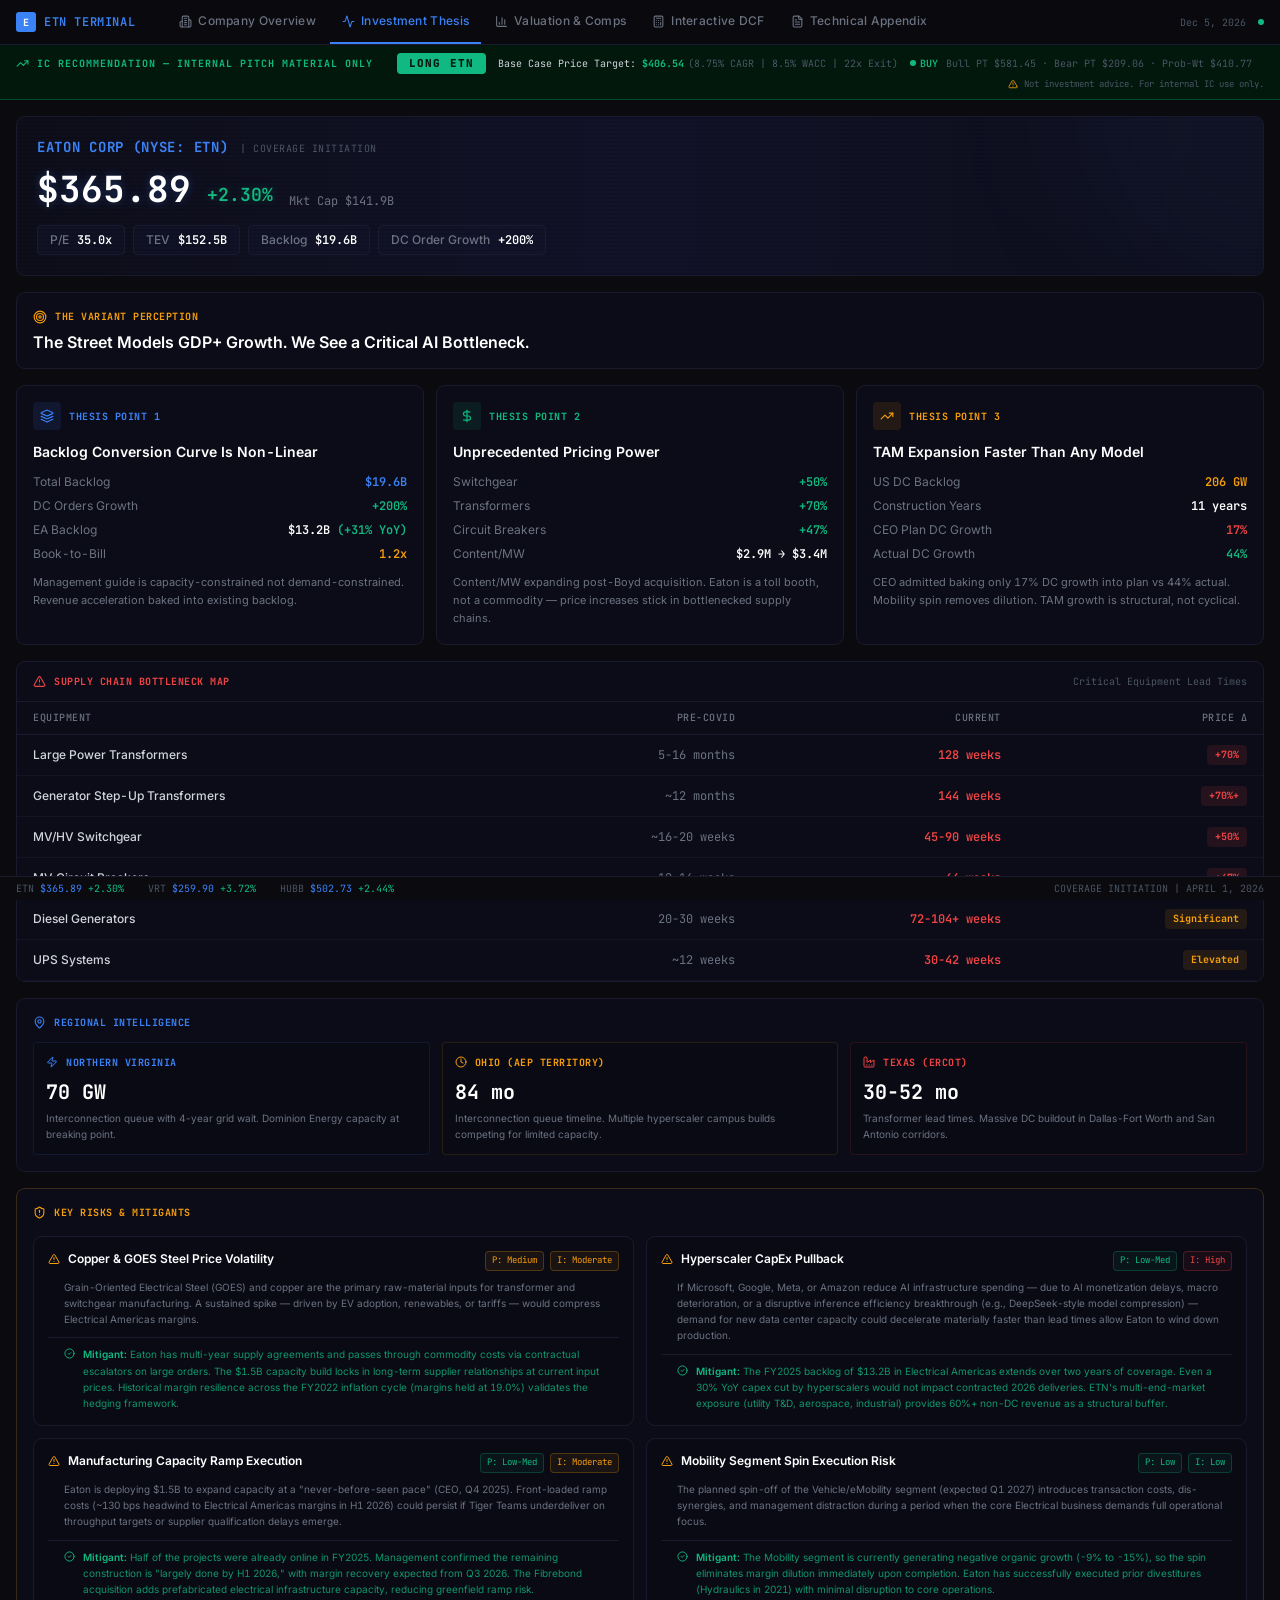
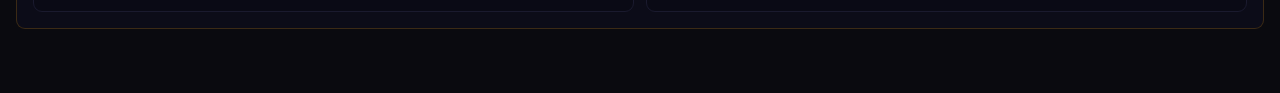
==== index.html @ e8e953e9 "Add index.html and assets folder" ====
<!DOCTYPE html>
<html lang="en" class="dark">
  <head>
    <meta charset="UTF-8" />
    <meta name="viewport" content="width=device-width, initial-scale=1.0, maximum-scale=1" />
    <title>ETN | Bloomberg-Style Research Dashboard</title>
    <link rel="icon" type="image/png" href="/favicon.png" />
    <script type="module" crossorigin src="./assets/index-DfVxvT7N.js"></script>
    <link rel="stylesheet" crossorigin href="./assets/index-DOb3NOQ2.css">
  </head>
  <body>
    <div id="root"></div>
  <script data-pplx-inline-edit>
(function(){
  if(window===window.top)return;
  function inlineAll(orig,clone){
    if(orig.nodeType!==1)return;
    try{
      var cs=getComputedStyle(orig);
      var t='';
      for(var i=0;i<cs.length;i++){t+=cs[i]+':'+cs.getPropertyValue(cs[i])+';';}
      clone.style.cssText=t;
    }catch(e){}
    var oc=orig.children,cc=clone.children;
    for(var j=0;j<oc.length&&j<cc.length;j++){inlineAll(oc[j],cc[j]);}
  }
  function stripExternal(clone){
    var imgs=clone.querySelectorAll('img');
    for(var i=0;i<imgs.length;i++){
      var s=imgs[i].getAttribute('src');
      if(s&&!s.startsWith('data:'))imgs[i].removeAttribute('src');
    }
    var all=clone.querySelectorAll('*');
    for(var i=0;i<all.length;i++){
      var st=all[i].style.cssText;
      if(st&&st.indexOf('url(')>=0){
        all[i].style.cssText=st.replace(/url\(["']?(?!data:)[^)"']*["']?\)/gi,'none');
      }
    }
  }
  window.addEventListener('message',function(e){
    if(!e.data||e.data.type!=='INLINE_EDIT_CAPTURE_REQUEST')return;
    var scrollX=window.scrollX||window.pageXOffset||0;
    var scrollY=window.scrollY||window.pageYOffset||0;
    var w=window.innerWidth,h=window.innerHeight;
    try{
      var clone=document.documentElement.cloneNode(true);
      var rm=clone.querySelectorAll('script,link[rel="stylesheet"],style');
      for(var i=0;i<rm.length;i++){rm[i].remove();}
      inlineAll(document.documentElement,clone);
      stripExternal(clone);
      var html=new XMLSerializer().serializeToString(clone);
      var svg='<svg xmlns="http://www.w3.org/2000/svg" width="'+w+'" height="'+h+'">'
        +'<foreignObject width="100%" height="100%">'
        +'<div xmlns="http://www.w3.org/1999/xhtml" style="width:'+w+'px;height:'+h+'px;overflow:hidden">'
        +'<div style="transform:translate(-'+scrollX+'px,-'+scrollY+'px);transform-origin:top left">'
        +html+'</div></div></foreignObject></svg>';
      var svgUrl='data:image/svg+xml;charset=utf-8,'+encodeURIComponent(svg);
      var img=new Image();
      img.onload=function(){
        var c=document.createElement('canvas');c.width=w;c.height=h;
        c.getContext('2d').drawImage(img,0,0);
        window.parent.postMessage({type:'INLINE_EDIT_SCREENSHOT_RESULT',dataUrl:c.toDataURL('image/png'),scrollX:scrollX,scrollY:scrollY},'*');
      };
      img.onerror=function(){
        window.parent.postMessage({type:'INLINE_EDIT_SCREENSHOT_RESULT',dataUrl:null,scrollX:scrollX,scrollY:scrollY},'*');
      };
      img.src=svgUrl;
    }catch(err){
      window.parent.postMessage({type:'INLINE_EDIT_SCREENSHOT_RESULT',dataUrl:null,scrollX:scrollX,scrollY:scrollY},'*');
    }
  });
})();
</script></body>
</html>
---- assets/index-DOb3NOQ2.css ----
@import"https://fonts.googleapis.com/css2?family=Inter:wght@300;400;500;600;700;800;900&family=JetBrains+Mono:wght@300;400;500;600;700&display=swap";*,:before,:after{--tw-border-spacing-x: 0;--tw-border-spacing-y: 0;--tw-translate-x: 0;--tw-translate-y: 0;--tw-rotate: 0;--tw-skew-x: 0;--tw-skew-y: 0;--tw-scale-x: 1;--tw-scale-y: 1;--tw-pan-x: ;--tw-pan-y: ;--tw-pinch-zoom: ;--tw-scroll-snap-strictness: proximity;--tw-gradient-from-position: ;--tw-gradient-via-position: ;--tw-gradient-to-position: ;--tw-ordinal: ;--tw-slashed-zero: ;--tw-numeric-figure: ;--tw-numeric-spacing: ;--tw-numeric-fraction: ;--tw-ring-inset: ;--tw-ring-offset-width: 0px;--tw-ring-offset-color: #fff;--tw-ring-color: rgb(59 130 246 / .5);--tw-ring-offset-shadow: 0 0 #0000;--tw-ring-shadow: 0 0 #0000;--tw-shadow: 0 0 #0000;--tw-shadow-colored: 0 0 #0000;--tw-blur: ;--tw-brightness: ;--tw-contrast: ;--tw-grayscale: ;--tw-hue-rotate: ;--tw-invert: ;--tw-saturate: ;--tw-sepia: ;--tw-drop-shadow: ;--tw-backdrop-blur: ;--tw-backdrop-brightness: ;--tw-backdrop-contrast: ;--tw-backdrop-grayscale: ;--tw-backdrop-hue-rotate: ;--tw-backdrop-invert: ;--tw-backdrop-opacity: ;--tw-backdrop-saturate: ;--tw-backdrop-sepia: ;--tw-contain-size: ;--tw-contain-layout: ;--tw-contain-paint: ;--tw-contain-style: }::backdrop{--tw-border-spacing-x: 0;--tw-border-spacing-y: 0;--tw-translate-x: 0;--tw-translate-y: 0;--tw-rotate: 0;--tw-skew-x: 0;--tw-skew-y: 0;--tw-scale-x: 1;--tw-scale-y: 1;--tw-pan-x: ;--tw-pan-y: ;--tw-pinch-zoom: ;--tw-scroll-snap-strictness: proximity;--tw-gradient-from-position: ;--tw-gradient-via-position: ;--tw-gradient-to-position: ;--tw-ordinal: ;--tw-slashed-zero: ;--tw-numeric-figure: ;--tw-numeric-spacing: ;--tw-numeric-fraction: ;--tw-ring-inset: ;--tw-ring-offset-width: 0px;--tw-ring-offset-color: #fff;--tw-ring-color: rgb(59 130 246 / .5);--tw-ring-offset-shadow: 0 0 #0000;--tw-ring-shadow: 0 0 #0000;--tw-shadow: 0 0 #0000;--tw-shadow-colored: 0 0 #0000;--tw-blur: ;--tw-brightness: ;--tw-contrast: ;--tw-grayscale: ;--tw-hue-rotate: ;--tw-invert: ;--tw-saturate: ;--tw-sepia: ;--tw-drop-shadow: ;--tw-backdrop-blur: ;--tw-backdrop-brightness: ;--tw-backdrop-contrast: ;--tw-backdrop-grayscale: ;--tw-backdrop-hue-rotate: ;--tw-backdrop-invert: ;--tw-backdrop-opacity: ;--tw-backdrop-saturate: ;--tw-backdrop-sepia: ;--tw-contain-size: ;--tw-contain-layout: ;--tw-contain-paint: ;--tw-contain-style: }*,:before,:after{box-sizing:border-box;border-width:0;border-style:solid;border-color:#e5e7eb}:before,:after{--tw-content: ""}html,:host{line-height:1.5;-webkit-text-size-adjust:100%;-moz-tab-size:4;-o-tab-size:4;tab-size:4;font-family:var(--font-sans);font-feature-settings:normal;font-variation-settings:normal;-webkit-tap-highlight-color:transparent}body{margin:0;line-height:inherit}hr{height:0;color:inherit;border-top-width:1px}abbr:where([title]){-webkit-text-decoration:underline dotted;text-decoration:underline dotted}h1,h2,h3,h4,h5,h6{font-size:inherit;font-weight:inherit}a{color:inherit;text-decoration:inherit}b,strong{font-weight:bolder}code,kbd,samp,pre{font-family:var(--font-mono);font-feature-settings:normal;font-variation-settings:normal;font-size:1em}small{font-size:80%}sub,sup{font-size:75%;line-height:0;position:relative;vertical-align:baseline}sub{bottom:-.25em}sup{top:-.5em}table{text-indent:0;border-color:inherit;border-collapse:collapse}button,input,optgroup,select,textarea{font-family:inherit;font-feature-settings:inherit;font-variation-settings:inherit;font-size:100%;font-weight:inherit;line-height:inherit;letter-spacing:inherit;color:inherit;margin:0;padding:0}button,select{text-transform:none}button,input:where([type=button]),input:where([type=reset]),input:where([type=submit]){-webkit-appearance:button;background-color:transparent;background-image:none}:-moz-focusring{outline:auto}:-moz-ui-invalid{box-shadow:none}progress{vertical-align:baseline}::-webkit-inner-spin-button,::-webkit-outer-spin-button{height:auto}[type=search]{-webkit-appearance:textfield;outline-offset:-2px}::-webkit-search-decoration{-webkit-appearance:none}::-webkit-file-upload-button{-webkit-appearance:button;font:inherit}summary{display:list-item}blockquote,dl,dd,h1,h2,h3,h4,h5,h6,hr,figure,p,pre{margin:0}fieldset{margin:0;padding:0}legend{padding:0}ol,ul,menu{list-style:none;margin:0;padding:0}dialog{padding:0}textarea{resize:vertical}input::-moz-placeholder,textarea::-moz-placeholder{opacity:1;color:#9ca3af}input::placeholder,textarea::placeholder{opacity:1;color:#9ca3af}button,[role=button]{cursor:pointer}:disabled{cursor:default}img,svg,video,canvas,audio,iframe,embed,object{display:block;vertical-align:middle}img,video{max-width:100%;height:auto}[hidden]:where(:not([hidden=until-found])){display:none}*{--tw-border-opacity: 1;border-color:hsl(var(--border) / var(--tw-border-opacity, 1))}body{--tw-bg-opacity: 1;background-color:hsl(var(--background) / var(--tw-bg-opacity, 1));font-family:var(--font-sans);--tw-text-opacity: 1;color:hsl(var(--foreground) / var(--tw-text-opacity, 1));-webkit-font-smoothing:antialiased;-moz-osx-font-smoothing:grayscale;font-variant-numeric:tabular-nums lining-nums}.sr-only{position:absolute;width:1px;height:1px;padding:0;margin:-1px;overflow:hidden;clip:rect(0,0,0,0);white-space:nowrap;border-width:0}.pointer-events-none{pointer-events:none}.pointer-events-auto{pointer-events:auto}.visible{visibility:visible}.invisible{visibility:hidden}.static{position:static}.fixed{position:fixed}.absolute{position:absolute}.relative{position:relative}.sticky{position:sticky}.inset-0{inset:0}.inset-x-0{left:0;right:0}.inset-y-0{top:0;bottom:0}.-bottom-12{bottom:-3rem}.-left-12{left:-3rem}.-right-12{right:-3rem}.-top-12{top:-3rem}.bottom-0{bottom:0}.left-0{left:0}.left-1{left:.25rem}.left-1\/2{left:50%}.left-2{left:.5rem}.left-\[50\%\]{left:50%}.right-0{right:0}.right-1{right:.25rem}.right-2{right:.5rem}.right-3{right:.75rem}.right-4{right:1rem}.top-0{top:0}.top-1\.5{top:.375rem}.top-1\/2{top:50%}.top-11{top:2.75rem}.top-2{top:.5rem}.top-3\.5{top:.875rem}.top-4{top:1rem}.top-\[1px\]{top:1px}.top-\[50\%\]{top:50%}.top-\[60\%\]{top:60%}.top-full{top:100%}.z-10{z-index:10}.z-20{z-index:20}.z-40{z-index:40}.z-50{z-index:50}.z-\[100\]{z-index:100}.z-\[1\]{z-index:1}.-mx-1{margin-left:-.25rem;margin-right:-.25rem}.mx-2{margin-left:.5rem;margin-right:.5rem}.mx-3\.5{margin-left:.875rem;margin-right:.875rem}.mx-4{margin-left:1rem;margin-right:1rem}.mx-auto{margin-left:auto;margin-right:auto}.my-0\.5{margin-top:.125rem;margin-bottom:.125rem}.my-1{margin-top:.25rem;margin-bottom:.25rem}.my-2\.5{margin-top:.625rem;margin-bottom:.625rem}.-ml-4{margin-left:-1rem}.-mt-4{margin-top:-1rem}.mb-0{margin-bottom:0}.mb-0\.5{margin-bottom:.125rem}.mb-1{margin-bottom:.25rem}.mb-1\.5{margin-bottom:.375rem}.mb-2{margin-bottom:.5rem}.mb-2\.5{margin-bottom:.625rem}.mb-3{margin-bottom:.75rem}.mb-4{margin-bottom:1rem}.ml-1{margin-left:.25rem}.ml-auto{margin-left:auto}.mr-2{margin-right:.5rem}.mr-8{margin-right:2rem}.mt-0\.5{margin-top:.125rem}.mt-1\.5{margin-top:.375rem}.mt-2{margin-top:.5rem}.mt-2\.5{margin-top:.625rem}.mt-24{margin-top:6rem}.mt-3{margin-top:.75rem}.mt-4{margin-top:1rem}.mt-auto{margin-top:auto}.block{display:block}.inline-block{display:inline-block}.flex{display:flex}.inline-flex{display:inline-flex}.table{display:table}.grid{display:grid}.hidden{display:none}.aspect-square{aspect-ratio:1 / 1}.aspect-video{aspect-ratio:16 / 9}.size-4{width:1rem;height:1rem}.h-0\.5{height:.125rem}.h-1{height:.25rem}.h-1\.5{height:.375rem}.h-10{height:2.5rem}.h-11{height:2.75rem}.h-12{height:3rem}.h-14{height:3.5rem}.h-2{height:.5rem}.h-2\.5{height:.625rem}.h-3{height:.75rem}.h-3\.5{height:.875rem}.h-4{height:1rem}.h-5{height:1.25rem}.h-6{height:1.5rem}.h-7{height:1.75rem}.h-8{height:2rem}.h-9{height:2.25rem}.h-96{height:24rem}.h-\[1px\]{height:1px}.h-\[var\(--radix-navigation-menu-viewport-height\)\]{height:var(--radix-navigation-menu-viewport-height)}.h-\[var\(--radix-select-trigger-height\)\]{height:var(--radix-select-trigger-height)}.h-auto{height:auto}.h-full{height:100%}.h-px{height:1px}.h-svh{height:100svh}.max-h-64{max-height:16rem}.max-h-\[--radix-context-menu-content-available-height\]{max-height:var(--radix-context-menu-content-available-height)}.max-h-\[--radix-select-content-available-height\]{max-height:var(--radix-select-content-available-height)}.max-h-\[300px\]{max-height:300px}.max-h-\[var\(--radix-dropdown-menu-content-available-height\)\]{max-height:var(--radix-dropdown-menu-content-available-height)}.max-h-screen{max-height:100vh}.min-h-0{min-height:0px}.min-h-10{min-height:2.5rem}.min-h-8{min-height:2rem}.min-h-9{min-height:2.25rem}.min-h-\[80px\]{min-height:80px}.min-h-screen{min-height:100vh}.min-h-svh{min-height:100svh}.w-0{width:0px}.w-1{width:.25rem}.w-1\.5{width:.375rem}.w-10{width:2.5rem}.w-11{width:2.75rem}.w-14{width:3.5rem}.w-2{width:.5rem}.w-2\.5{width:.625rem}.w-3{width:.75rem}.w-3\.5{width:.875rem}.w-3\/4{width:75%}.w-4{width:1rem}.w-5{width:1.25rem}.w-6{width:1.5rem}.w-64{width:16rem}.w-7{width:1.75rem}.w-72{width:18rem}.w-8{width:2rem}.w-9{width:2.25rem}.w-96{width:24rem}.w-\[100px\]{width:100px}.w-\[1px\]{width:1px}.w-\[220px\]{width:220px}.w-\[var\(--sidebar-width\)\]{width:var(--sidebar-width)}.w-auto{width:auto}.w-full{width:100%}.w-max{width:-moz-max-content;width:max-content}.w-px{width:1px}.min-w-0{min-width:0px}.min-w-10{min-width:2.5rem}.min-w-11{min-width:2.75rem}.min-w-5{min-width:1.25rem}.min-w-9{min-width:2.25rem}.min-w-\[100px\]{min-width:100px}.min-w-\[1100px\]{min-width:1100px}.min-w-\[110px\]{min-width:110px}.min-w-\[120px\]{min-width:120px}.min-w-\[12rem\]{min-width:12rem}.min-w-\[160px\]{min-width:160px}.min-w-\[220px\]{min-width:220px}.min-w-\[500px\]{min-width:500px}.min-w-\[640px\]{min-width:640px}.min-w-\[680px\]{min-width:680px}.min-w-\[700px\]{min-width:700px}.min-w-\[80px\]{min-width:80px}.min-w-\[8rem\]{min-width:8rem}.min-w-\[90px\]{min-width:90px}.min-w-\[var\(--radix-select-trigger-width\)\]{min-width:var(--radix-select-trigger-width)}.min-w-max{min-width:-moz-max-content;min-width:max-content}.max-w-\[1600px\]{max-width:1600px}.max-w-\[var\(--skeleton-width\)\]{max-width:var(--skeleton-width)}.max-w-lg{max-width:32rem}.max-w-max{max-width:-moz-max-content;max-width:max-content}.max-w-md{max-width:28rem}.flex-1{flex:1 1 0%}.shrink-0{flex-shrink:0}.grow{flex-grow:1}.grow-0{flex-grow:0}.basis-full{flex-basis:100%}.caption-bottom{caption-side:bottom}.border-collapse{border-collapse:collapse}.origin-\[--radix-context-menu-content-transform-origin\]{transform-origin:var(--radix-context-menu-content-transform-origin)}.origin-\[--radix-dropdown-menu-content-transform-origin\]{transform-origin:var(--radix-dropdown-menu-content-transform-origin)}.origin-\[--radix-hover-card-content-transform-origin\]{transform-origin:var(--radix-hover-card-content-transform-origin)}.origin-\[--radix-menubar-content-transform-origin\]{transform-origin:var(--radix-menubar-content-transform-origin)}.origin-\[--radix-popover-content-transform-origin\]{transform-origin:var(--radix-popover-content-transform-origin)}.origin-\[--radix-select-content-transform-origin\]{transform-origin:var(--radix-select-content-transform-origin)}.origin-\[--radix-tooltip-content-transform-origin\]{transform-origin:var(--radix-tooltip-content-transform-origin)}.-translate-x-1\/2{--tw-translate-x: -50%;transform:translate(var(--tw-translate-x),var(--tw-translate-y)) rotate(var(--tw-rotate)) skew(var(--tw-skew-x)) skewY(var(--tw-skew-y)) scaleX(var(--tw-scale-x)) scaleY(var(--tw-scale-y))}.-translate-x-px{--tw-translate-x: -1px;transform:translate(var(--tw-translate-x),var(--tw-translate-y)) rotate(var(--tw-rotate)) skew(var(--tw-skew-x)) skewY(var(--tw-skew-y)) scaleX(var(--tw-scale-x)) scaleY(var(--tw-scale-y))}.-translate-y-1\/2{--tw-translate-y: -50%;transform:translate(var(--tw-translate-x),var(--tw-translate-y)) rotate(var(--tw-rotate)) skew(var(--tw-skew-x)) skewY(var(--tw-skew-y)) scaleX(var(--tw-scale-x)) scaleY(var(--tw-scale-y))}.translate-x-1\/2{--tw-translate-x: 50%;transform:translate(var(--tw-translate-x),var(--tw-translate-y)) rotate(var(--tw-rotate)) skew(var(--tw-skew-x)) skewY(var(--tw-skew-y)) scaleX(var(--tw-scale-x)) scaleY(var(--tw-scale-y))}.translate-x-\[-50\%\]{--tw-translate-x: -50%;transform:translate(var(--tw-translate-x),var(--tw-translate-y)) rotate(var(--tw-rotate)) skew(var(--tw-skew-x)) skewY(var(--tw-skew-y)) scaleX(var(--tw-scale-x)) scaleY(var(--tw-scale-y))}.translate-x-px{--tw-translate-x: 1px;transform:translate(var(--tw-translate-x),var(--tw-translate-y)) rotate(var(--tw-rotate)) skew(var(--tw-skew-x)) skewY(var(--tw-skew-y)) scaleX(var(--tw-scale-x)) scaleY(var(--tw-scale-y))}.translate-y-\[-50\%\]{--tw-translate-y: -50%;transform:translate(var(--tw-translate-x),var(--tw-translate-y)) rotate(var(--tw-rotate)) skew(var(--tw-skew-x)) skewY(var(--tw-skew-y)) scaleX(var(--tw-scale-x)) scaleY(var(--tw-scale-y))}.rotate-45{--tw-rotate: 45deg;transform:translate(var(--tw-translate-x),var(--tw-translate-y)) rotate(var(--tw-rotate)) skew(var(--tw-skew-x)) skewY(var(--tw-skew-y)) scaleX(var(--tw-scale-x)) scaleY(var(--tw-scale-y))}.rotate-90{--tw-rotate: 90deg;transform:translate(var(--tw-translate-x),var(--tw-translate-y)) rotate(var(--tw-rotate)) skew(var(--tw-skew-x)) skewY(var(--tw-skew-y)) scaleX(var(--tw-scale-x)) scaleY(var(--tw-scale-y))}.transform{transform:translate(var(--tw-translate-x),var(--tw-translate-y)) rotate(var(--tw-rotate)) skew(var(--tw-skew-x)) skewY(var(--tw-skew-y)) scaleX(var(--tw-scale-x)) scaleY(var(--tw-scale-y))}@keyframes pulse{50%{opacity:.5}}.animate-pulse{animation:pulse 2s cubic-bezier(.4,0,.6,1) infinite}.cursor-default{cursor:default}.cursor-pointer{cursor:pointer}.touch-none{touch-action:none}.select-none{-webkit-user-select:none;-moz-user-select:none;user-select:none}.list-none{list-style-type:none}.grid-cols-1{grid-template-columns:repeat(1,minmax(0,1fr))}.grid-cols-2{grid-template-columns:repeat(2,minmax(0,1fr))}.flex-row{flex-direction:row}.flex-col{flex-direction:column}.flex-col-reverse{flex-direction:column-reverse}.flex-wrap{flex-wrap:wrap}.items-start{align-items:flex-start}.items-end{align-items:flex-end}.items-center{align-items:center}.items-baseline{align-items:baseline}.items-stretch{align-items:stretch}.justify-center{justify-content:center}.justify-between{justify-content:space-between}.gap-0{gap:0px}.gap-0\.5{gap:.125rem}.gap-1{gap:.25rem}.gap-1\.5{gap:.375rem}.gap-2{gap:.5rem}.gap-2\.5{gap:.625rem}.gap-3{gap:.75rem}.gap-4{gap:1rem}.gap-5{gap:1.25rem}.gap-6{gap:1.5rem}.gap-x-6{-moz-column-gap:1.5rem;column-gap:1.5rem}.gap-x-8{-moz-column-gap:2rem;column-gap:2rem}.gap-y-1{row-gap:.25rem}.space-x-1>:not([hidden])~:not([hidden]){--tw-space-x-reverse: 0;margin-right:calc(.25rem * var(--tw-space-x-reverse));margin-left:calc(.25rem * calc(1 - var(--tw-space-x-reverse)))}.space-x-4>:not([hidden])~:not([hidden]){--tw-space-x-reverse: 0;margin-right:calc(1rem * var(--tw-space-x-reverse));margin-left:calc(1rem * calc(1 - var(--tw-space-x-reverse)))}.space-y-0>:not([hidden])~:not([hidden]){--tw-space-y-reverse: 0;margin-top:calc(0px * calc(1 - var(--tw-space-y-reverse)));margin-bottom:calc(0px * var(--tw-space-y-reverse))}.space-y-1>:not([hidden])~:not([hidden]){--tw-space-y-reverse: 0;margin-top:calc(.25rem * calc(1 - var(--tw-space-y-reverse)));margin-bottom:calc(.25rem * var(--tw-space-y-reverse))}.space-y-1\.5>:not([hidden])~:not([hidden]){--tw-space-y-reverse: 0;margin-top:calc(.375rem * calc(1 - var(--tw-space-y-reverse)));margin-bottom:calc(.375rem * var(--tw-space-y-reverse))}.space-y-2>:not([hidden])~:not([hidden]){--tw-space-y-reverse: 0;margin-top:calc(.5rem * calc(1 - var(--tw-space-y-reverse)));margin-bottom:calc(.5rem * var(--tw-space-y-reverse))}.space-y-2\.5>:not([hidden])~:not([hidden]){--tw-space-y-reverse: 0;margin-top:calc(.625rem * calc(1 - var(--tw-space-y-reverse)));margin-bottom:calc(.625rem * var(--tw-space-y-reverse))}.space-y-4>:not([hidden])~:not([hidden]){--tw-space-y-reverse: 0;margin-top:calc(1rem * calc(1 - var(--tw-space-y-reverse)));margin-bottom:calc(1rem * var(--tw-space-y-reverse))}.overflow-auto{overflow:auto}.overflow-hidden{overflow:hidden}.overflow-x-auto{overflow-x:auto}.overflow-y-auto{overflow-y:auto}.overflow-x-hidden{overflow-x:hidden}.truncate{overflow:hidden;text-overflow:ellipsis;white-space:nowrap}.whitespace-nowrap{white-space:nowrap}.break-words{overflow-wrap:break-word}.rounded{border-radius:.25rem}.rounded-\[2px\]{border-radius:2px}.rounded-\[inherit\]{border-radius:inherit}.rounded-full{border-radius:9999px}.rounded-lg{border-radius:.5625rem}.rounded-md{border-radius:.375rem}.rounded-sm{border-radius:.1875rem}.rounded-xl{border-radius:.75rem}.rounded-b-lg{border-bottom-right-radius:.5625rem;border-bottom-left-radius:.5625rem}.rounded-t-\[10px\]{border-top-left-radius:10px;border-top-right-radius:10px}.rounded-t-lg{border-top-left-radius:.5625rem;border-top-right-radius:.5625rem}.rounded-tl-sm{border-top-left-radius:.1875rem}.border{border-width:1px}.border-2{border-width:2px}.border-\[1\.5px\]{border-width:1.5px}.border-y{border-top-width:1px;border-bottom-width:1px}.border-b{border-bottom-width:1px}.border-b-2{border-bottom-width:2px}.border-l{border-left-width:1px}.border-l-2{border-left-width:2px}.border-r{border-right-width:1px}.border-t{border-top-width:1px}.border-t-0{border-top-width:0px}.border-t-2{border-top-width:2px}.border-dashed{border-style:dashed}.border-\[\#10b981\]\/20{border-color:#10b98133}.border-\[\#10b981\]\/30{border-color:#10b9814d}.border-\[\#1a1a2e\]{--tw-border-opacity: 1;border-color:rgb(26 26 46 / var(--tw-border-opacity, 1))}.border-\[\#1a1a2e\]\/40{border-color:#1a1a2e66}.border-\[\#1a1a2e\]\/50{border-color:#1a1a2e80}.border-\[\#1e1e35\]{--tw-border-opacity: 1;border-color:rgb(30 30 53 / var(--tw-border-opacity, 1))}.border-\[\#1e1e35\]\/40{border-color:#1e1e3566}.border-\[\#2a2a3e\]{--tw-border-opacity: 1;border-color:rgb(42 42 62 / var(--tw-border-opacity, 1))}.border-\[\#3b82f6\]{--tw-border-opacity: 1;border-color:rgb(59 130 246 / var(--tw-border-opacity, 1))}.border-\[\#3b82f6\]\/20{border-color:#3b82f633}.border-\[\#3b82f6\]\/30{border-color:#3b82f64d}.border-\[\#3b82f6\]\/50{border-color:#3b82f680}.border-\[\#ef4444\]\/20{border-color:#ef444433}.border-\[\#f59e0b\]\/20{border-color:#f59e0b33}.border-\[--color-border\]{border-color:var(--color-border)}.border-border\/50{border-color:hsl(var(--border) / .5)}.border-card-border{--tw-border-opacity: 1;border-color:hsl(var(--card-border) / var(--tw-border-opacity, 1))}.border-destructive{--tw-border-opacity: 1;border-color:hsl(var(--destructive) / var(--tw-border-opacity, 1))}.border-destructive-border{border-color:var(--destructive-border)}.border-destructive\/50{border-color:hsl(var(--destructive) / .5)}.border-input{--tw-border-opacity: 1;border-color:hsl(var(--input) / var(--tw-border-opacity, 1))}.border-primary{--tw-border-opacity: 1;border-color:hsl(var(--primary) / var(--tw-border-opacity, 1))}.border-primary-border{border-color:var(--primary-border)}.border-secondary-border{border-color:var(--secondary-border)}.border-sidebar-border{--tw-border-opacity: 1;border-color:hsl(var(--sidebar-border) / var(--tw-border-opacity, 1))}.border-transparent{border-color:transparent}.border-l-transparent{border-left-color:transparent}.border-t-transparent{border-top-color:transparent}.bg-\[\#031a0e\]\/95{background-color:#031a0ef2}.bg-\[\#080814\]{--tw-bg-opacity: 1;background-color:rgb(8 8 20 / var(--tw-bg-opacity, 1))}.bg-\[\#0a0a0f\]{--tw-bg-opacity: 1;background-color:rgb(10 10 15 / var(--tw-bg-opacity, 1))}.bg-\[\#0a0a0f\]\/95{background-color:#0a0a0ff2}.bg-\[\#0a0a14\]{--tw-bg-opacity: 1;background-color:rgb(10 10 20 / var(--tw-bg-opacity, 1))}.bg-\[\#0a0a15\]{--tw-bg-opacity: 1;background-color:rgb(10 10 21 / var(--tw-bg-opacity, 1))}.bg-\[\#0a0a18\]{--tw-bg-opacity: 1;background-color:rgb(10 10 24 / var(--tw-bg-opacity, 1))}.bg-\[\#0c0c18\]{--tw-bg-opacity: 1;background-color:rgb(12 12 24 / var(--tw-bg-opacity, 1))}.bg-\[\#0c0c1a\]{--tw-bg-opacity: 1;background-color:rgb(12 12 26 / var(--tw-bg-opacity, 1))}.bg-\[\#0d0d1a\]{--tw-bg-opacity: 1;background-color:rgb(13 13 26 / var(--tw-bg-opacity, 1))}.bg-\[\#0e0e1c\]\/30{background-color:#0e0e1c4d}.bg-\[\#0f0f1e\]{--tw-bg-opacity: 1;background-color:rgb(15 15 30 / var(--tw-bg-opacity, 1))}.bg-\[\#10b981\]{--tw-bg-opacity: 1;background-color:rgb(16 185 129 / var(--tw-bg-opacity, 1))}.bg-\[\#10b981\]\/10{background-color:#10b9811a}.bg-\[\#111128\]\/60{background-color:#11112899}.bg-\[\#15152a\]{--tw-bg-opacity: 1;background-color:rgb(21 21 42 / var(--tw-bg-opacity, 1))}.bg-\[\#1a1a2e\]{--tw-bg-opacity: 1;background-color:rgb(26 26 46 / var(--tw-bg-opacity, 1))}.bg-\[\#3b82f6\]{--tw-bg-opacity: 1;background-color:rgb(59 130 246 / var(--tw-bg-opacity, 1))}.bg-\[\#3b82f6\]\/10{background-color:#3b82f61a}.bg-\[\#3b82f6\]\/15{background-color:#3b82f626}.bg-\[\#3b82f6\]\/20{background-color:#3b82f633}.bg-\[\#3b82f6\]\/5{background-color:#3b82f60d}.bg-\[\#a78bfa\]\/15{background-color:#a78bfa26}.bg-\[\#ef4444\]\/10{background-color:#ef44441a}.bg-\[\#f59e0b\]\/10{background-color:#f59e0b1a}.bg-\[--color-bg\]{background-color:var(--color-bg)}.bg-accent{--tw-bg-opacity: 1;background-color:hsl(var(--accent) / var(--tw-bg-opacity, 1))}.bg-background{--tw-bg-opacity: 1;background-color:hsl(var(--background) / var(--tw-bg-opacity, 1))}.bg-black\/80{background-color:#000c}.bg-border{--tw-bg-opacity: 1;background-color:hsl(var(--border) / var(--tw-bg-opacity, 1))}.bg-card{--tw-bg-opacity: 1;background-color:hsl(var(--card) / var(--tw-bg-opacity, 1))}.bg-destructive{--tw-bg-opacity: 1;background-color:hsl(var(--destructive) / var(--tw-bg-opacity, 1))}.bg-foreground{--tw-bg-opacity: 1;background-color:hsl(var(--foreground) / var(--tw-bg-opacity, 1))}.bg-gray-50{--tw-bg-opacity: 1;background-color:rgb(249 250 251 / var(--tw-bg-opacity, 1))}.bg-gray-800{--tw-bg-opacity: 1;background-color:rgb(31 41 55 / var(--tw-bg-opacity, 1))}.bg-inherit{background-color:inherit}.bg-muted{--tw-bg-opacity: 1;background-color:hsl(var(--muted) / var(--tw-bg-opacity, 1))}.bg-muted\/50{background-color:hsl(var(--muted) / .5)}.bg-popover{--tw-bg-opacity: 1;background-color:hsl(var(--popover) / var(--tw-bg-opacity, 1))}.bg-primary{--tw-bg-opacity: 1;background-color:hsl(var(--primary) / var(--tw-bg-opacity, 1))}.bg-secondary{--tw-bg-opacity: 1;background-color:hsl(var(--secondary) / var(--tw-bg-opacity, 1))}.bg-sidebar{--tw-bg-opacity: 1;background-color:hsl(var(--sidebar) / var(--tw-bg-opacity, 1))}.bg-sidebar-border{--tw-bg-opacity: 1;background-color:hsl(var(--sidebar-border) / var(--tw-bg-opacity, 1))}.bg-transparent{background-color:transparent}.bg-gradient-to-br{background-image:linear-gradient(to bottom right,var(--tw-gradient-stops))}.bg-gradient-to-r{background-image:linear-gradient(to right,var(--tw-gradient-stops))}.from-\[\#0c0c18\]{--tw-gradient-from: #0c0c18 var(--tw-gradient-from-position);--tw-gradient-to: rgb(12 12 24 / 0) var(--tw-gradient-to-position);--tw-gradient-stops: var(--tw-gradient-from), var(--tw-gradient-to)}.from-\[\#0c0c1f\]{--tw-gradient-from: #0c0c1f var(--tw-gradient-from-position);--tw-gradient-to: rgb(12 12 31 / 0) var(--tw-gradient-to-position);--tw-gradient-stops: var(--tw-gradient-from), var(--tw-gradient-to)}.via-\[\#0f1025\]{--tw-gradient-to: rgb(15 16 37 / 0) var(--tw-gradient-to-position);--tw-gradient-stops: var(--tw-gradient-from), #0f1025 var(--tw-gradient-via-position), var(--tw-gradient-to)}.to-\[\#080814\]{--tw-gradient-to: #080814 var(--tw-gradient-to-position)}.to-\[\#0c0c18\]{--tw-gradient-to: #0c0c18 var(--tw-gradient-to-position)}.to-\[\#0f1020\]{--tw-gradient-to: #0f1020 var(--tw-gradient-to-position)}.fill-current{fill:currentColor}.p-0{padding:0}.p-1{padding:.25rem}.p-2{padding:.5rem}.p-3{padding:.75rem}.p-3\.5{padding:.875rem}.p-4{padding:1rem}.p-5{padding:1.25rem}.p-6{padding:1.5rem}.p-\[1px\]{padding:1px}.px-1{padding-left:.25rem;padding-right:.25rem}.px-1\.5{padding-left:.375rem;padding-right:.375rem}.px-2{padding-left:.5rem;padding-right:.5rem}.px-2\.5{padding-left:.625rem;padding-right:.625rem}.px-3{padding-left:.75rem;padding-right:.75rem}.px-4{padding-left:1rem;padding-right:1rem}.px-5{padding-left:1.25rem;padding-right:1.25rem}.px-8{padding-left:2rem;padding-right:2rem}.py-0\.5{padding-top:.125rem;padding-bottom:.125rem}.py-1{padding-top:.25rem;padding-bottom:.25rem}.py-1\.5{padding-top:.375rem;padding-bottom:.375rem}.py-2{padding-top:.5rem;padding-bottom:.5rem}.py-2\.5{padding-top:.625rem;padding-bottom:.625rem}.py-24{padding-top:6rem;padding-bottom:6rem}.py-3{padding-top:.75rem;padding-bottom:.75rem}.py-4{padding-top:1rem;padding-bottom:1rem}.py-6{padding-top:1.5rem;padding-bottom:1.5rem}.py-px{padding-top:1px;padding-bottom:1px}.pb-1\.5{padding-bottom:.375rem}.pb-12{padding-bottom:3rem}.pb-3{padding-bottom:.75rem}.pb-4{padding-bottom:1rem}.pl-2\.5{padding-left:.625rem}.pl-3{padding-left:.75rem}.pl-4{padding-left:1rem}.pl-8{padding-left:2rem}.pr-2{padding-right:.5rem}.pr-2\.5{padding-right:.625rem}.pr-4{padding-right:1rem}.pr-5{padding-right:1.25rem}.pr-6{padding-right:1.5rem}.pr-8{padding-right:2rem}.pt-0{padding-top:0}.pt-1{padding-top:.25rem}.pt-1\.5{padding-top:.375rem}.pt-2{padding-top:.5rem}.pt-2\.5{padding-top:.625rem}.pt-3{padding-top:.75rem}.pt-4{padding-top:1rem}.pt-6{padding-top:1.5rem}.text-left{text-align:left}.text-center{text-align:center}.text-right{text-align:right}.align-middle{vertical-align:middle}.font-mono{font-family:var(--font-mono)}.text-2xl{font-size:1.5rem;line-height:2rem}.text-3xl{font-size:1.875rem;line-height:2.25rem}.text-4xl{font-size:2.25rem;line-height:2.5rem}.text-\[0\.8rem\]{font-size:.8rem}.text-\[10px\]{font-size:10px}.text-\[11px\]{font-size:11px}.text-\[8px\]{font-size:8px}.text-\[9px\]{font-size:9px}.text-base{font-size:1rem;line-height:1.5rem}.text-lg{font-size:1.125rem;line-height:1.75rem}.text-sm{font-size:.875rem;line-height:1.25rem}.text-xl{font-size:1.25rem;line-height:1.75rem}.text-xs{font-size:.75rem;line-height:1rem}.font-black{font-weight:900}.font-bold{font-weight:700}.font-medium{font-weight:500}.font-normal{font-weight:400}.font-semibold{font-weight:600}.uppercase{text-transform:uppercase}.capitalize{text-transform:capitalize}.tabular-nums{--tw-numeric-spacing: tabular-nums;font-variant-numeric:var(--tw-ordinal) var(--tw-slashed-zero) var(--tw-numeric-figure) var(--tw-numeric-spacing) var(--tw-numeric-fraction)}.leading-none{line-height:1}.leading-relaxed{line-height:1.625}.leading-tight{line-height:1.25}.tracking-tight{letter-spacing:-.025em}.tracking-wide{letter-spacing:.025em}.tracking-wider{letter-spacing:.05em}.tracking-widest{letter-spacing:.1em}.text-\[\#031a0e\]{--tw-text-opacity: 1;color:rgb(3 26 14 / var(--tw-text-opacity, 1))}.text-\[\#10b981\]{--tw-text-opacity: 1;color:rgb(16 185 129 / var(--tw-text-opacity, 1))}.text-\[\#10b981\]\/80{color:#10b981cc}.text-\[\#3b82f6\]{--tw-text-opacity: 1;color:rgb(59 130 246 / var(--tw-text-opacity, 1))}.text-\[\#a78bfa\]{--tw-text-opacity: 1;color:rgb(167 139 250 / var(--tw-text-opacity, 1))}.text-\[\#ef4444\]{--tw-text-opacity: 1;color:rgb(239 68 68 / var(--tw-text-opacity, 1))}.text-\[\#f59e0b\]{--tw-text-opacity: 1;color:rgb(245 158 11 / var(--tw-text-opacity, 1))}.text-accent-foreground{--tw-text-opacity: 1;color:hsl(var(--accent-foreground) / var(--tw-text-opacity, 1))}.text-card-foreground{--tw-text-opacity: 1;color:hsl(var(--card-foreground) / var(--tw-text-opacity, 1))}.text-current{color:currentColor}.text-destructive{--tw-text-opacity: 1;color:hsl(var(--destructive) / var(--tw-text-opacity, 1))}.text-destructive-foreground{--tw-text-opacity: 1;color:hsl(var(--destructive-foreground) / var(--tw-text-opacity, 1))}.text-foreground{--tw-text-opacity: 1;color:hsl(var(--foreground) / var(--tw-text-opacity, 1))}.text-foreground\/50{color:hsl(var(--foreground) / .5)}.text-gray-200{--tw-text-opacity: 1;color:rgb(229 231 235 / var(--tw-text-opacity, 1))}.text-gray-300{--tw-text-opacity: 1;color:rgb(209 213 219 / var(--tw-text-opacity, 1))}.text-gray-400{--tw-text-opacity: 1;color:rgb(156 163 175 / var(--tw-text-opacity, 1))}.text-gray-500{--tw-text-opacity: 1;color:rgb(107 114 128 / var(--tw-text-opacity, 1))}.text-gray-600{--tw-text-opacity: 1;color:rgb(75 85 99 / var(--tw-text-opacity, 1))}.text-gray-700{--tw-text-opacity: 1;color:rgb(55 65 81 / var(--tw-text-opacity, 1))}.text-gray-900{--tw-text-opacity: 1;color:rgb(17 24 39 / var(--tw-text-opacity, 1))}.text-muted-foreground{--tw-text-opacity: 1;color:hsl(var(--muted-foreground) / var(--tw-text-opacity, 1))}.text-popover-foreground{--tw-text-opacity: 1;color:hsl(var(--popover-foreground) / var(--tw-text-opacity, 1))}.text-primary{--tw-text-opacity: 1;color:hsl(var(--primary) / var(--tw-text-opacity, 1))}.text-primary-foreground{--tw-text-opacity: 1;color:hsl(var(--primary-foreground) / var(--tw-text-opacity, 1))}.text-red-500{--tw-text-opacity: 1;color:rgb(239 68 68 / var(--tw-text-opacity, 1))}.text-secondary-foreground{--tw-text-opacity: 1;color:hsl(var(--secondary-foreground) / var(--tw-text-opacity, 1))}.text-sidebar-foreground{--tw-text-opacity: 1;color:hsl(var(--sidebar-foreground) / var(--tw-text-opacity, 1))}.text-sidebar-foreground\/70{color:hsl(var(--sidebar-foreground) / .7)}.text-white{--tw-text-opacity: 1;color:rgb(255 255 255 / var(--tw-text-opacity, 1))}.opacity-0{opacity:0}.opacity-50{opacity:.5}.opacity-60{opacity:.6}.opacity-70{opacity:.7}.opacity-75{opacity:.75}.opacity-90{opacity:.9}.shadow-\[0_0_0_1px_hsl\(var\(--sidebar-border\)\)\]{--tw-shadow: 0 0 0 1px hsl(var(--sidebar-border));--tw-shadow-colored: 0 0 0 1px var(--tw-shadow-color);box-shadow:var(--tw-ring-offset-shadow, 0 0 #0000),var(--tw-ring-shadow, 0 0 #0000),var(--tw-shadow)}.shadow-lg{--tw-shadow: 0 10px 15px -3px rgb(0 0 0 / .1), 0 4px 6px -4px rgb(0 0 0 / .1);--tw-shadow-colored: 0 10px 15px -3px var(--tw-shadow-color), 0 4px 6px -4px var(--tw-shadow-color);box-shadow:var(--tw-ring-offset-shadow, 0 0 #0000),var(--tw-ring-shadow, 0 0 #0000),var(--tw-shadow)}.shadow-md{--tw-shadow: 0 4px 6px -1px rgb(0 0 0 / .1), 0 2px 4px -2px rgb(0 0 0 / .1);--tw-shadow-colored: 0 4px 6px -1px var(--tw-shadow-color), 0 2px 4px -2px var(--tw-shadow-color);box-shadow:var(--tw-ring-offset-shadow, 0 0 #0000),var(--tw-ring-shadow, 0 0 #0000),var(--tw-shadow)}.shadow-none{--tw-shadow: 0 0 #0000;--tw-shadow-colored: 0 0 #0000;box-shadow:var(--tw-ring-offset-shadow, 0 0 #0000),var(--tw-ring-shadow, 0 0 #0000),var(--tw-shadow)}.shadow-sm{--tw-shadow: 0 1px 2px 0 rgb(0 0 0 / .05);--tw-shadow-colored: 0 1px 2px 0 var(--tw-shadow-color);box-shadow:var(--tw-ring-offset-shadow, 0 0 #0000),var(--tw-ring-shadow, 0 0 #0000),var(--tw-shadow)}.shadow-xl{--tw-shadow: 0 20px 25px -5px rgb(0 0 0 / .1), 0 8px 10px -6px rgb(0 0 0 / .1);--tw-shadow-colored: 0 20px 25px -5px var(--tw-shadow-color), 0 8px 10px -6px var(--tw-shadow-color);box-shadow:var(--tw-ring-offset-shadow, 0 0 #0000),var(--tw-ring-shadow, 0 0 #0000),var(--tw-shadow)}.outline-none{outline:2px solid transparent;outline-offset:2px}.outline{outline-style:solid}.outline-2{outline-width:2px}.outline-offset-2{outline-offset:2px}.outline-transparent{outline-color:transparent}.ring-0{--tw-ring-offset-shadow: var(--tw-ring-inset) 0 0 0 var(--tw-ring-offset-width) var(--tw-ring-offset-color);--tw-ring-shadow: var(--tw-ring-inset) 0 0 0 calc(0px + var(--tw-ring-offset-width)) var(--tw-ring-color);box-shadow:var(--tw-ring-offset-shadow),var(--tw-ring-shadow),var(--tw-shadow, 0 0 #0000)}.ring-2{--tw-ring-offset-shadow: var(--tw-ring-inset) 0 0 0 var(--tw-ring-offset-width) var(--tw-ring-offset-color);--tw-ring-shadow: var(--tw-ring-inset) 0 0 0 calc(2px + var(--tw-ring-offset-width)) var(--tw-ring-color);box-shadow:var(--tw-ring-offset-shadow),var(--tw-ring-shadow),var(--tw-shadow, 0 0 #0000)}.ring-ring{--tw-ring-opacity: 1;--tw-ring-color: hsl(var(--ring) / var(--tw-ring-opacity, 1))}.ring-sidebar-ring{--tw-ring-opacity: 1;--tw-ring-color: hsl(var(--sidebar-ring) / var(--tw-ring-opacity, 1))}.ring-offset-background{--tw-ring-offset-color: hsl(var(--background) / 1)}.blur-3xl{--tw-blur: blur(64px);filter:var(--tw-blur) var(--tw-brightness) var(--tw-contrast) var(--tw-grayscale) var(--tw-hue-rotate) var(--tw-invert) var(--tw-saturate) var(--tw-sepia) var(--tw-drop-shadow)}.filter{filter:var(--tw-blur) var(--tw-brightness) var(--tw-contrast) var(--tw-grayscale) var(--tw-hue-rotate) var(--tw-invert) var(--tw-saturate) var(--tw-sepia) var(--tw-drop-shadow)}.backdrop-blur-sm{--tw-backdrop-blur: blur(4px);-webkit-backdrop-filter:var(--tw-backdrop-blur) var(--tw-backdrop-brightness) var(--tw-backdrop-contrast) var(--tw-backdrop-grayscale) var(--tw-backdrop-hue-rotate) var(--tw-backdrop-invert) var(--tw-backdrop-opacity) var(--tw-backdrop-saturate) var(--tw-backdrop-sepia);backdrop-filter:var(--tw-backdrop-blur) var(--tw-backdrop-brightness) var(--tw-backdrop-contrast) var(--tw-backdrop-grayscale) var(--tw-backdrop-hue-rotate) var(--tw-backdrop-invert) var(--tw-backdrop-opacity) var(--tw-backdrop-saturate) var(--tw-backdrop-sepia)}.transition{transition-property:color,background-color,border-color,text-decoration-color,fill,stroke,opacity,box-shadow,transform,filter,backdrop-filter;transition-timing-function:cubic-bezier(.4,0,.2,1);transition-duration:.15s}.transition-\[left\,right\,width\]{transition-property:left,right,width;transition-timing-function:cubic-bezier(.4,0,.2,1);transition-duration:.15s}.transition-\[margin\,opacity\]{transition-property:margin,opacity;transition-timing-function:cubic-bezier(.4,0,.2,1);transition-duration:.15s}.transition-\[width\,height\,padding\]{transition-property:width,height,padding;transition-timing-function:cubic-bezier(.4,0,.2,1);transition-duration:.15s}.transition-\[width\]{transition-property:width;transition-timing-function:cubic-bezier(.4,0,.2,1);transition-duration:.15s}.transition-all{transition-property:all;transition-timing-function:cubic-bezier(.4,0,.2,1);transition-duration:.15s}.transition-colors{transition-property:color,background-color,border-color,text-decoration-color,fill,stroke;transition-timing-function:cubic-bezier(.4,0,.2,1);transition-duration:.15s}.transition-opacity{transition-property:opacity;transition-timing-function:cubic-bezier(.4,0,.2,1);transition-duration:.15s}.transition-transform{transition-property:transform;transition-timing-function:cubic-bezier(.4,0,.2,1);transition-duration:.15s}.duration-1000{transition-duration:1s}.duration-150{transition-duration:.15s}.duration-200{transition-duration:.2s}.ease-in-out{transition-timing-function:cubic-bezier(.4,0,.2,1)}.ease-linear{transition-timing-function:linear}@keyframes enter{0%{opacity:var(--tw-enter-opacity, 1);transform:translate3d(var(--tw-enter-translate-x, 0),var(--tw-enter-translate-y, 0),0) scale3d(var(--tw-enter-scale, 1),var(--tw-enter-scale, 1),var(--tw-enter-scale, 1)) rotate(var(--tw-enter-rotate, 0))}}@keyframes exit{to{opacity:var(--tw-exit-opacity, 1);transform:translate3d(var(--tw-exit-translate-x, 0),var(--tw-exit-translate-y, 0),0) scale3d(var(--tw-exit-scale, 1),var(--tw-exit-scale, 1),var(--tw-exit-scale, 1)) rotate(var(--tw-exit-rotate, 0))}}.animate-in{animation-name:enter;animation-duration:.15s;--tw-enter-opacity: initial;--tw-enter-scale: initial;--tw-enter-rotate: initial;--tw-enter-translate-x: initial;--tw-enter-translate-y: initial}.fade-in-0{--tw-enter-opacity: 0}.fade-in-80{--tw-enter-opacity: .8}.zoom-in-95{--tw-enter-scale: .95}.duration-1000{animation-duration:1s}.duration-150{animation-duration:.15s}.duration-200{animation-duration:.2s}.ease-in-out{animation-timing-function:cubic-bezier(.4,0,.2,1)}.ease-linear{animation-timing-function:linear}input[type=search]::-webkit-search-cancel-button{display:none}[contenteditable][data-placeholder]:empty:before{content:attr(data-placeholder);color:hsl(var(--muted-foreground));pointer-events:none}.border.toggle-elevate:before{inset:-1px}.hover-elevate:not(.no-default-hover-elevate),.active-elevate:not(.no-default-active-elevate),.hover-elevate-2:not(.no-default-hover-elevate),.active-elevate-2:not(.no-default-active-elevate){position:relative;z-index:0}.hover-elevate:not(.no-default-hover-elevate):after,.active-elevate:not(.no-default-active-elevate):after,.hover-elevate-2:not(.no-default-hover-elevate):after,.active-elevate-2:not(.no-default-active-elevate):after{content:"";pointer-events:none;position:absolute;inset:0;border-radius:inherit;z-index:999}.hover-elevate:hover:not(.no-default-hover-elevate):after,.active-elevate:active:not(.no-default-active-elevate):after{background-color:var(--elevate-1)}.hover-elevate-2:hover:not(.no-default-hover-elevate):after,.active-elevate-2:active:not(.no-default-active-elevate):after{background-color:var(--elevate-2)}.border.hover-elevate:not(.no-hover-interaction-elevate):after,.border.active-elevate:not(.no-active-interaction-elevate):after,.border.hover-elevate-2:not(.no-hover-interaction-elevate):after,.border.active-elevate-2:not(.no-active-interaction-elevate):after{inset:-1px}.\[border-color\:var\(--badge-outline\)\]{border-color:var(--badge-outline)}.\[border-color\:var\(--button-outline\)\]{border-color:var(--button-outline)}:root{--button-outline: rgba(255,255,255, .1);--badge-outline: rgba(255,255,255, .05);--opaque-button-border-intensity: 9;--elevate-1: rgba(255,255,255, .04);--elevate-2: rgba(255,255,255, .09);--background: 230 20% 4%;--foreground: 210 20% 90%;--border: 220 15% 12%;--card: 230 18% 6%;--card-foreground: 210 20% 90%;--card-border: 220 15% 10%;--sidebar: 230 20% 5%;--sidebar-foreground: 210 20% 90%;--sidebar-border: 220 15% 10%;--sidebar-primary: 217 91% 60%;--sidebar-primary-foreground: 0 0% 100%;--sidebar-accent: 220 15% 12%;--sidebar-accent-foreground: 210 20% 90%;--sidebar-ring: 217 91% 60%;--popover: 230 18% 8%;--popover-foreground: 210 20% 90%;--popover-border: 220 15% 12%;--primary: 217 91% 60%;--primary-foreground: 0 0% 100%;--secondary: 220 15% 12%;--secondary-foreground: 210 20% 90%;--muted: 220 15% 10%;--muted-foreground: 215 15% 50%;--accent: 220 15% 10%;--accent-foreground: 210 20% 90%;--destructive: 0 84% 60%;--destructive-foreground: 0 0% 100%;--input: 220 15% 18%;--ring: 217 91% 60%;--chart-1: 217 91% 60%;--chart-2: 160 84% 39%;--chart-3: 0 84% 60%;--chart-4: 38 92% 50%;--chart-5: 262 83% 58%;--font-sans: "Inter", system-ui, sans-serif;--font-serif: Georgia, serif;--font-mono: "JetBrains Mono", "Fira Code", monospace;--radius: .375rem;--shadow-2xs: 0px 2px 0px 0px hsl(0 0% 0% / 0);--shadow-xs: 0px 2px 0px 0px hsl(0 0% 0% / 0);--shadow-sm: 0px 2px 0px 0px hsl(0 0% 0% / 0), 0px 1px 2px -1px hsl(0 0% 0% / 0);--shadow: 0px 2px 0px 0px hsl(0 0% 0% / 0), 0px 1px 2px -1px hsl(0 0% 0% / 0);--shadow-md: 0px 2px 0px 0px hsl(0 0% 0% / 0), 0px 2px 4px -1px hsl(0 0% 0% / 0);--shadow-lg: 0px 2px 0px 0px hsl(0 0% 0% / 0), 0px 4px 6px -1px hsl(0 0% 0% / 0);--shadow-xl: 0px 2px 0px 0px hsl(0 0% 0% / 0), 0px 8px 10px -1px hsl(0 0% 0% / 0);--shadow-2xl: 0px 2px 0px 0px hsl(0 0% 0% / 0);--tracking-normal: 0em;--spacing: .25rem;--sidebar-primary-border: hsl(var(--sidebar-primary));--sidebar-accent-border: hsl(var(--sidebar-accent));--primary-border: hsl(var(--primary));--secondary-border: hsl(var(--secondary));--muted-border: hsl(var(--muted));--accent-border: hsl(var(--accent));--destructive-border: hsl(var(--destructive))}.dark{--button-outline: rgba(255,255,255, .1);--badge-outline: rgba(255,255,255, .05);--opaque-button-border-intensity: 9;--elevate-1: rgba(255,255,255, .04);--elevate-2: rgba(255,255,255, .09);--background: 230 20% 4%;--foreground: 210 20% 90%;--border: 220 15% 12%;--card: 230 18% 6%;--card-foreground: 210 20% 90%;--card-border: 220 15% 10%;--sidebar: 230 20% 5%;--sidebar-foreground: 210 20% 90%;--sidebar-border: 220 15% 10%;--sidebar-primary: 217 91% 60%;--sidebar-primary-foreground: 0 0% 100%;--sidebar-accent: 220 15% 12%;--sidebar-accent-foreground: 210 20% 90%;--sidebar-ring: 217 91% 60%;--popover: 230 18% 8%;--popover-foreground: 210 20% 90%;--popover-border: 220 15% 12%;--primary: 217 91% 60%;--primary-foreground: 0 0% 100%;--secondary: 220 15% 12%;--secondary-foreground: 210 20% 90%;--muted: 220 15% 10%;--muted-foreground: 215 15% 50%;--accent: 220 15% 10%;--accent-foreground: 210 20% 90%;--destructive: 0 84% 60%;--destructive-foreground: 0 0% 100%;--input: 220 15% 18%;--ring: 217 91% 60%;--chart-1: 217 91% 60%;--chart-2: 160 84% 39%;--chart-3: 0 84% 60%;--chart-4: 38 92% 50%;--chart-5: 262 83% 58%;--shadow-2xs: 0px 2px 0px 0px hsl(0 0% 0% / 0);--shadow-xs: 0px 2px 0px 0px hsl(0 0% 0% / 0);--shadow-sm: 0px 2px 0px 0px hsl(0 0% 0% / 0), 0px 1px 2px -1px hsl(0 0% 0% / 0);--shadow: 0px 2px 0px 0px hsl(0 0% 0% / 0), 0px 1px 2px -1px hsl(0 0% 0% / 0);--shadow-md: 0px 2px 0px 0px hsl(0 0% 0% / 0), 0px 2px 4px -1px hsl(0 0% 0% / 0);--shadow-lg: 0px 2px 0px 0px hsl(0 0% 0% / 0), 0px 4px 6px -1px hsl(0 0% 0% / 0);--shadow-xl: 0px 2px 0px 0px hsl(0 0% 0% / 0), 0px 8px 10px -1px hsl(0 0% 0% / 0);--shadow-2xl: 0px 2px 0px 0px hsl(0 0% 0% / 0);--sidebar-primary-border: hsl(var(--sidebar-primary));--sidebar-accent-border: hsl(var(--sidebar-accent));--primary-border: hsl(var(--primary));--secondary-border: hsl(var(--secondary));--muted-border: hsl(var(--muted));--accent-border: hsl(var(--accent));--destructive-border: hsl(var(--destructive))}::-webkit-scrollbar{width:6px;height:6px}::-webkit-scrollbar-track{background:#08090c}::-webkit-scrollbar-thumb{background:#272c35;border-radius:3px}::-webkit-scrollbar-thumb:hover{background:#363d49}.font-mono{font-family:JetBrains Mono,Fira Code,monospace}.glow-blue{text-shadow:0 0 10px rgba(59,130,246,.3)}.glow-green{text-shadow:0 0 10px rgba(16,185,129,.3)}.scanline:after{content:"";position:absolute;inset:0;background:repeating-linear-gradient(0deg,transparent,transparent 2px,rgba(255,255,255,.01) 2px,rgba(255,255,255,.01) 4px);pointer-events:none}.file\:border-0::file-selector-button{border-width:0px}.file\:bg-transparent::file-selector-button{background-color:transparent}.file\:text-sm::file-selector-button{font-size:.875rem;line-height:1.25rem}.file\:font-medium::file-selector-button{font-weight:500}.file\:text-foreground::file-selector-button{--tw-text-opacity: 1;color:hsl(var(--foreground) / var(--tw-text-opacity, 1))}.placeholder\:text-muted-foreground::-moz-placeholder{--tw-text-opacity: 1;color:hsl(var(--muted-foreground) / var(--tw-text-opacity, 1))}.placeholder\:text-muted-foreground::placeholder{--tw-text-opacity: 1;color:hsl(var(--muted-foreground) / var(--tw-text-opacity, 1))}.after\:pointer-events-none:after{content:var(--tw-content);pointer-events:none}.after\:absolute:after{content:var(--tw-content);position:absolute}.after\:-inset-2:after{content:var(--tw-content);inset:-.5rem}.after\:inset-0:after{content:var(--tw-content);inset:0}.after\:inset-y-0:after{content:var(--tw-content);top:0;bottom:0}.after\:left-1\/2:after{content:var(--tw-content);left:50%}.after\:block:after{content:var(--tw-content);display:block}.after\:w-1:after{content:var(--tw-content);width:.25rem}.after\:w-\[2px\]:after{content:var(--tw-content);width:2px}.after\:-translate-x-1\/2:after{content:var(--tw-content);--tw-translate-x: -50%;transform:translate(var(--tw-translate-x),var(--tw-translate-y)) rotate(var(--tw-rotate)) skew(var(--tw-skew-x)) skewY(var(--tw-skew-y)) scaleX(var(--tw-scale-x)) scaleY(var(--tw-scale-y))}.after\:rounded-full:after{content:var(--tw-content);border-radius:9999px}.after\:border:after{content:var(--tw-content);border-width:1px}.after\:border-black\/10:after{content:var(--tw-content);border-color:#0000001a}.after\:content-\[\'\'\]:after{--tw-content: "";content:var(--tw-content)}.after\:border.toggle-elevate:after:before{content:var(--tw-content);inset:-1px}.after\:border.hover-elevate:not(.no-hover-interaction-elevate):after:after,.after\:border.active-elevate:not(.no-active-interaction-elevate):after:after,.after\:border.hover-elevate-2:not(.no-hover-interaction-elevate):after:after,.after\:border.active-elevate-2:not(.no-active-interaction-elevate):after:after{content:var(--tw-content);inset:-1px}.first\:rounded-l-md:first-child{border-top-left-radius:.375rem;border-bottom-left-radius:.375rem}.first\:border-l:first-child{border-left-width:1px}.first\:text-left:first-child{text-align:left}.last\:rounded-r-md:last-child{border-top-right-radius:.375rem;border-bottom-right-radius:.375rem}.last\:border-0:last-child{border-width:0px}.focus-within\:relative:focus-within{position:relative}.focus-within\:z-20:focus-within{z-index:20}.hover\:border-\[\#10b981\]\/30:hover{border-color:#10b9814d}.hover\:border-\[\#2a2a3e\]:hover{--tw-border-opacity: 1;border-color:rgb(42 42 62 / var(--tw-border-opacity, 1))}.hover\:border-\[\#3b82f6\]\/30:hover{border-color:#3b82f64d}.hover\:border-\[\#f59e0b\]\/30:hover{border-color:#f59e0b4d}.hover\:border-gray-600:hover{--tw-border-opacity: 1;border-color:rgb(75 85 99 / var(--tw-border-opacity, 1))}.hover\:border-opacity-50:hover{--tw-border-opacity: .5}.hover\:bg-\[\#111128\]\/40:hover{background-color:#11112866}.hover\:bg-\[\#1a1a2e\]\/20:hover{background-color:#1a1a2e33}.hover\:bg-\[\#1a1a2e\]\/30:hover{background-color:#1a1a2e4d}.hover\:bg-\[\#1a1a2e\]\/40:hover{background-color:#1a1a2e66}.hover\:bg-accent:hover{--tw-bg-opacity: 1;background-color:hsl(var(--accent) / var(--tw-bg-opacity, 1))}.hover\:bg-muted:hover{--tw-bg-opacity: 1;background-color:hsl(var(--muted) / var(--tw-bg-opacity, 1))}.hover\:bg-muted\/50:hover{background-color:hsl(var(--muted) / .5)}.hover\:bg-primary:hover{--tw-bg-opacity: 1;background-color:hsl(var(--primary) / var(--tw-bg-opacity, 1))}.hover\:bg-secondary:hover{--tw-bg-opacity: 1;background-color:hsl(var(--secondary) / var(--tw-bg-opacity, 1))}.hover\:bg-sidebar-accent:hover{--tw-bg-opacity: 1;background-color:hsl(var(--sidebar-accent) / var(--tw-bg-opacity, 1))}.hover\:text-accent-foreground:hover{--tw-text-opacity: 1;color:hsl(var(--accent-foreground) / var(--tw-text-opacity, 1))}.hover\:text-foreground:hover{--tw-text-opacity: 1;color:hsl(var(--foreground) / var(--tw-text-opacity, 1))}.hover\:text-gray-300:hover{--tw-text-opacity: 1;color:rgb(209 213 219 / var(--tw-text-opacity, 1))}.hover\:text-muted-foreground:hover{--tw-text-opacity: 1;color:hsl(var(--muted-foreground) / var(--tw-text-opacity, 1))}.hover\:text-primary-foreground:hover{--tw-text-opacity: 1;color:hsl(var(--primary-foreground) / var(--tw-text-opacity, 1))}.hover\:text-sidebar-accent-foreground:hover{--tw-text-opacity: 1;color:hsl(var(--sidebar-accent-foreground) / var(--tw-text-opacity, 1))}.hover\:underline:hover{text-decoration-line:underline}.hover\:opacity-100:hover{opacity:1}.hover\:shadow-\[0_0_0_1px_hsl\(var\(--sidebar-accent\)\)\]:hover{--tw-shadow: 0 0 0 1px hsl(var(--sidebar-accent));--tw-shadow-colored: 0 0 0 1px var(--tw-shadow-color);box-shadow:var(--tw-ring-offset-shadow, 0 0 #0000),var(--tw-ring-shadow, 0 0 #0000),var(--tw-shadow)}.hover\:after\:bg-sidebar-border:hover:after{content:var(--tw-content);--tw-bg-opacity: 1;background-color:hsl(var(--sidebar-border) / var(--tw-bg-opacity, 1))}.focus\:bg-accent:focus{--tw-bg-opacity: 1;background-color:hsl(var(--accent) / var(--tw-bg-opacity, 1))}.focus\:bg-primary:focus{--tw-bg-opacity: 1;background-color:hsl(var(--primary) / var(--tw-bg-opacity, 1))}.focus\:text-accent-foreground:focus{--tw-text-opacity: 1;color:hsl(var(--accent-foreground) / var(--tw-text-opacity, 1))}.focus\:text-primary-foreground:focus{--tw-text-opacity: 1;color:hsl(var(--primary-foreground) / var(--tw-text-opacity, 1))}.focus\:opacity-100:focus{opacity:1}.focus\:outline-none:focus{outline:2px solid transparent;outline-offset:2px}.focus\:ring-2:focus{--tw-ring-offset-shadow: var(--tw-ring-inset) 0 0 0 var(--tw-ring-offset-width) var(--tw-ring-offset-color);--tw-ring-shadow: var(--tw-ring-inset) 0 0 0 calc(2px + var(--tw-ring-offset-width)) var(--tw-ring-color);box-shadow:var(--tw-ring-offset-shadow),var(--tw-ring-shadow),var(--tw-shadow, 0 0 #0000)}.focus\:ring-ring:focus{--tw-ring-opacity: 1;--tw-ring-color: hsl(var(--ring) / var(--tw-ring-opacity, 1))}.focus\:ring-offset-2:focus{--tw-ring-offset-width: 2px}.focus-visible\:outline-none:focus-visible{outline:2px solid transparent;outline-offset:2px}.focus-visible\:ring-1:focus-visible{--tw-ring-offset-shadow: var(--tw-ring-inset) 0 0 0 var(--tw-ring-offset-width) var(--tw-ring-offset-color);--tw-ring-shadow: var(--tw-ring-inset) 0 0 0 calc(1px + var(--tw-ring-offset-width)) var(--tw-ring-color);box-shadow:var(--tw-ring-offset-shadow),var(--tw-ring-shadow),var(--tw-shadow, 0 0 #0000)}.focus-visible\:ring-2:focus-visible{--tw-ring-offset-shadow: var(--tw-ring-inset) 0 0 0 var(--tw-ring-offset-width) var(--tw-ring-offset-color);--tw-ring-shadow: var(--tw-ring-inset) 0 0 0 calc(2px + var(--tw-ring-offset-width)) var(--tw-ring-color);box-shadow:var(--tw-ring-offset-shadow),var(--tw-ring-shadow),var(--tw-shadow, 0 0 #0000)}.focus-visible\:ring-ring:focus-visible{--tw-ring-opacity: 1;--tw-ring-color: hsl(var(--ring) / var(--tw-ring-opacity, 1))}.focus-visible\:ring-offset-1:focus-visible{--tw-ring-offset-width: 1px}.focus-visible\:ring-offset-2:focus-visible{--tw-ring-offset-width: 2px}.focus-visible\:ring-offset-background:focus-visible{--tw-ring-offset-color: hsl(var(--background) / 1)}.active\:bg-sidebar-accent:active{--tw-bg-opacity: 1;background-color:hsl(var(--sidebar-accent) / var(--tw-bg-opacity, 1))}.active\:text-sidebar-accent-foreground:active{--tw-text-opacity: 1;color:hsl(var(--sidebar-accent-foreground) / var(--tw-text-opacity, 1))}.active\:shadow-none:active{--tw-shadow: 0 0 #0000;--tw-shadow-colored: 0 0 #0000;box-shadow:var(--tw-ring-offset-shadow, 0 0 #0000),var(--tw-ring-shadow, 0 0 #0000),var(--tw-shadow)}.disabled\:pointer-events-none:disabled{pointer-events:none}.disabled\:cursor-not-allowed:disabled{cursor:not-allowed}.disabled\:opacity-50:disabled{opacity:.5}.group\/menu-item:focus-within .group-focus-within\/menu-item\:opacity-100{opacity:1}.group\/menu-item:hover .group-hover\/menu-item\:opacity-100,.group:hover .group-hover\:opacity-100{opacity:1}.group.destructive .group-\[\.destructive\]\:border-muted\/40{border-color:hsl(var(--muted) / .4)}.group.destructive .group-\[\.destructive\]\:text-red-300{--tw-text-opacity: 1;color:rgb(252 165 165 / var(--tw-text-opacity, 1))}.group.destructive .group-\[\.destructive\]\:hover\:border-destructive\/30:hover{border-color:hsl(var(--destructive) / .3)}.group.destructive .group-\[\.destructive\]\:hover\:bg-destructive:hover{--tw-bg-opacity: 1;background-color:hsl(var(--destructive) / var(--tw-bg-opacity, 1))}.group.destructive .group-\[\.destructive\]\:hover\:text-destructive-foreground:hover{--tw-text-opacity: 1;color:hsl(var(--destructive-foreground) / var(--tw-text-opacity, 1))}.group.destructive .group-\[\.destructive\]\:hover\:text-red-50:hover{--tw-text-opacity: 1;color:rgb(254 242 242 / var(--tw-text-opacity, 1))}.group.destructive .group-\[\.destructive\]\:focus\:ring-destructive:focus{--tw-ring-opacity: 1;--tw-ring-color: hsl(var(--destructive) / var(--tw-ring-opacity, 1))}.group.destructive .group-\[\.destructive\]\:focus\:ring-red-400:focus{--tw-ring-opacity: 1;--tw-ring-color: rgb(248 113 113 / var(--tw-ring-opacity, 1))}.group.destructive .group-\[\.destructive\]\:focus\:ring-offset-red-600:focus{--tw-ring-offset-color: #dc2626}.peer\/menu-button:hover~.peer-hover\/menu-button\:text-sidebar-accent-foreground{--tw-text-opacity: 1;color:hsl(var(--sidebar-accent-foreground) / var(--tw-text-opacity, 1))}.peer:disabled~.peer-disabled\:cursor-not-allowed{cursor:not-allowed}.peer:disabled~.peer-disabled\:opacity-70{opacity:.7}.has-\[\:disabled\]\:opacity-50:has(:disabled){opacity:.5}.aria-disabled\:pointer-events-none[aria-disabled=true]{pointer-events:none}.aria-disabled\:opacity-50[aria-disabled=true]{opacity:.5}.aria-selected\:bg-accent[aria-selected=true]{--tw-bg-opacity: 1;background-color:hsl(var(--accent) / var(--tw-bg-opacity, 1))}.aria-selected\:bg-accent\/50[aria-selected=true]{background-color:hsl(var(--accent) / .5)}.aria-selected\:text-accent-foreground[aria-selected=true]{--tw-text-opacity: 1;color:hsl(var(--accent-foreground) / var(--tw-text-opacity, 1))}.aria-selected\:text-muted-foreground[aria-selected=true]{--tw-text-opacity: 1;color:hsl(var(--muted-foreground) / var(--tw-text-opacity, 1))}.aria-selected\:opacity-100[aria-selected=true]{opacity:1}.data-\[disabled\=true\]\:pointer-events-none[data-disabled=true],.data-\[disabled\]\:pointer-events-none[data-disabled]{pointer-events:none}.data-\[panel-group-direction\=vertical\]\:h-px[data-panel-group-direction=vertical]{height:1px}.data-\[panel-group-direction\=vertical\]\:w-full[data-panel-group-direction=vertical]{width:100%}.data-\[side\=bottom\]\:translate-y-1[data-side=bottom]{--tw-translate-y: .25rem;transform:translate(var(--tw-translate-x),var(--tw-translate-y)) rotate(var(--tw-rotate)) skew(var(--tw-skew-x)) skewY(var(--tw-skew-y)) scaleX(var(--tw-scale-x)) scaleY(var(--tw-scale-y))}.data-\[side\=left\]\:-translate-x-1[data-side=left]{--tw-translate-x: -.25rem;transform:translate(var(--tw-translate-x),var(--tw-translate-y)) rotate(var(--tw-rotate)) skew(var(--tw-skew-x)) skewY(var(--tw-skew-y)) scaleX(var(--tw-scale-x)) scaleY(var(--tw-scale-y))}.data-\[side\=right\]\:translate-x-1[data-side=right]{--tw-translate-x: .25rem;transform:translate(var(--tw-translate-x),var(--tw-translate-y)) rotate(var(--tw-rotate)) skew(var(--tw-skew-x)) skewY(var(--tw-skew-y)) scaleX(var(--tw-scale-x)) scaleY(var(--tw-scale-y))}.data-\[side\=top\]\:-translate-y-1[data-side=top]{--tw-translate-y: -.25rem;transform:translate(var(--tw-translate-x),var(--tw-translate-y)) rotate(var(--tw-rotate)) skew(var(--tw-skew-x)) skewY(var(--tw-skew-y)) scaleX(var(--tw-scale-x)) scaleY(var(--tw-scale-y))}.data-\[state\=checked\]\:translate-x-5[data-state=checked]{--tw-translate-x: 1.25rem;transform:translate(var(--tw-translate-x),var(--tw-translate-y)) rotate(var(--tw-rotate)) skew(var(--tw-skew-x)) skewY(var(--tw-skew-y)) scaleX(var(--tw-scale-x)) scaleY(var(--tw-scale-y))}.data-\[state\=unchecked\]\:translate-x-0[data-state=unchecked],.data-\[swipe\=cancel\]\:translate-x-0[data-swipe=cancel]{--tw-translate-x: 0px;transform:translate(var(--tw-translate-x),var(--tw-translate-y)) rotate(var(--tw-rotate)) skew(var(--tw-skew-x)) skewY(var(--tw-skew-y)) scaleX(var(--tw-scale-x)) scaleY(var(--tw-scale-y))}.data-\[swipe\=end\]\:translate-x-\[var\(--radix-toast-swipe-end-x\)\][data-swipe=end]{--tw-translate-x: var(--radix-toast-swipe-end-x);transform:translate(var(--tw-translate-x),var(--tw-translate-y)) rotate(var(--tw-rotate)) skew(var(--tw-skew-x)) skewY(var(--tw-skew-y)) scaleX(var(--tw-scale-x)) scaleY(var(--tw-scale-y))}.data-\[swipe\=move\]\:translate-x-\[var\(--radix-toast-swipe-move-x\)\][data-swipe=move]{--tw-translate-x: var(--radix-toast-swipe-move-x);transform:translate(var(--tw-translate-x),var(--tw-translate-y)) rotate(var(--tw-rotate)) skew(var(--tw-skew-x)) skewY(var(--tw-skew-y)) scaleX(var(--tw-scale-x)) scaleY(var(--tw-scale-y))}@keyframes accordion-up{0%{height:var(--radix-accordion-content-height)}to{height:0}}.data-\[state\=closed\]\:animate-accordion-up[data-state=closed]{animation:accordion-up .2s ease-out}@keyframes accordion-down{0%{height:0}to{height:var(--radix-accordion-content-height)}}.data-\[state\=open\]\:animate-accordion-down[data-state=open]{animation:accordion-down .2s ease-out}.data-\[panel-group-direction\=vertical\]\:flex-col[data-panel-group-direction=vertical]{flex-direction:column}.data-\[active\=true\]\:bg-sidebar-accent[data-active=true]{--tw-bg-opacity: 1;background-color:hsl(var(--sidebar-accent) / var(--tw-bg-opacity, 1))}.data-\[selected\=\'true\'\]\:bg-accent[data-selected=true]{--tw-bg-opacity: 1;background-color:hsl(var(--accent) / var(--tw-bg-opacity, 1))}.data-\[state\=active\]\:bg-background[data-state=active]{--tw-bg-opacity: 1;background-color:hsl(var(--background) / var(--tw-bg-opacity, 1))}.data-\[state\=checked\]\:bg-primary[data-state=checked]{--tw-bg-opacity: 1;background-color:hsl(var(--primary) / var(--tw-bg-opacity, 1))}.data-\[state\=on\]\:bg-accent[data-state=on],.data-\[state\=open\]\:bg-accent[data-state=open]{--tw-bg-opacity: 1;background-color:hsl(var(--accent) / var(--tw-bg-opacity, 1))}.data-\[state\=open\]\:bg-accent\/50[data-state=open]{background-color:hsl(var(--accent) / .5)}.data-\[state\=open\]\:bg-secondary[data-state=open]{--tw-bg-opacity: 1;background-color:hsl(var(--secondary) / var(--tw-bg-opacity, 1))}.data-\[state\=selected\]\:bg-muted[data-state=selected]{--tw-bg-opacity: 1;background-color:hsl(var(--muted) / var(--tw-bg-opacity, 1))}.data-\[state\=unchecked\]\:bg-input[data-state=unchecked]{--tw-bg-opacity: 1;background-color:hsl(var(--input) / var(--tw-bg-opacity, 1))}.data-\[active\=true\]\:font-medium[data-active=true]{font-weight:500}.data-\[active\=true\]\:text-sidebar-accent-foreground[data-active=true]{--tw-text-opacity: 1;color:hsl(var(--sidebar-accent-foreground) / var(--tw-text-opacity, 1))}.data-\[placeholder\]\:text-muted-foreground[data-placeholder]{--tw-text-opacity: 1;color:hsl(var(--muted-foreground) / var(--tw-text-opacity, 1))}.data-\[selected\=true\]\:text-accent-foreground[data-selected=true]{--tw-text-opacity: 1;color:hsl(var(--accent-foreground) / var(--tw-text-opacity, 1))}.data-\[state\=active\]\:text-foreground[data-state=active]{--tw-text-opacity: 1;color:hsl(var(--foreground) / var(--tw-text-opacity, 1))}.data-\[state\=checked\]\:text-primary-foreground[data-state=checked]{--tw-text-opacity: 1;color:hsl(var(--primary-foreground) / var(--tw-text-opacity, 1))}.data-\[state\=on\]\:text-accent-foreground[data-state=on],.data-\[state\=open\]\:text-accent-foreground[data-state=open]{--tw-text-opacity: 1;color:hsl(var(--accent-foreground) / var(--tw-text-opacity, 1))}.data-\[state\=open\]\:text-muted-foreground[data-state=open]{--tw-text-opacity: 1;color:hsl(var(--muted-foreground) / var(--tw-text-opacity, 1))}.data-\[disabled\=true\]\:opacity-50[data-disabled=true],.data-\[disabled\]\:opacity-50[data-disabled]{opacity:.5}.data-\[state\=open\]\:opacity-100[data-state=open]{opacity:1}.data-\[state\=active\]\:shadow-sm[data-state=active]{--tw-shadow: 0 1px 2px 0 rgb(0 0 0 / .05);--tw-shadow-colored: 0 1px 2px 0 var(--tw-shadow-color);box-shadow:var(--tw-ring-offset-shadow, 0 0 #0000),var(--tw-ring-shadow, 0 0 #0000),var(--tw-shadow)}.data-\[swipe\=move\]\:transition-none[data-swipe=move]{transition-property:none}.data-\[state\=closed\]\:duration-300[data-state=closed]{transition-duration:.3s}.data-\[state\=open\]\:duration-500[data-state=open]{transition-duration:.5s}.data-\[motion\^\=from-\]\:animate-in[data-motion^=from-],.data-\[state\=open\]\:animate-in[data-state=open],.data-\[state\=visible\]\:animate-in[data-state=visible]{animation-name:enter;animation-duration:.15s;--tw-enter-opacity: initial;--tw-enter-scale: initial;--tw-enter-rotate: initial;--tw-enter-translate-x: initial;--tw-enter-translate-y: initial}.data-\[motion\^\=to-\]\:animate-out[data-motion^=to-],.data-\[state\=closed\]\:animate-out[data-state=closed],.data-\[state\=hidden\]\:animate-out[data-state=hidden],.data-\[swipe\=end\]\:animate-out[data-swipe=end]{animation-name:exit;animation-duration:.15s;--tw-exit-opacity: initial;--tw-exit-scale: initial;--tw-exit-rotate: initial;--tw-exit-translate-x: initial;--tw-exit-translate-y: initial}.data-\[motion\^\=from-\]\:fade-in[data-motion^=from-]{--tw-enter-opacity: 0}.data-\[motion\^\=to-\]\:fade-out[data-motion^=to-],.data-\[state\=closed\]\:fade-out-0[data-state=closed]{--tw-exit-opacity: 0}.data-\[state\=closed\]\:fade-out-80[data-state=closed]{--tw-exit-opacity: .8}.data-\[state\=hidden\]\:fade-out[data-state=hidden]{--tw-exit-opacity: 0}.data-\[state\=open\]\:fade-in-0[data-state=open],.data-\[state\=visible\]\:fade-in[data-state=visible]{--tw-enter-opacity: 0}.data-\[state\=closed\]\:zoom-out-95[data-state=closed]{--tw-exit-scale: .95}.data-\[state\=open\]\:zoom-in-90[data-state=open]{--tw-enter-scale: .9}.data-\[state\=open\]\:zoom-in-95[data-state=open]{--tw-enter-scale: .95}.data-\[motion\=from-end\]\:slide-in-from-right-52[data-motion=from-end]{--tw-enter-translate-x: 13rem}.data-\[motion\=from-start\]\:slide-in-from-left-52[data-motion=from-start]{--tw-enter-translate-x: -13rem}.data-\[motion\=to-end\]\:slide-out-to-right-52[data-motion=to-end]{--tw-exit-translate-x: 13rem}.data-\[motion\=to-start\]\:slide-out-to-left-52[data-motion=to-start]{--tw-exit-translate-x: -13rem}.data-\[side\=bottom\]\:slide-in-from-top-2[data-side=bottom]{--tw-enter-translate-y: -.5rem}.data-\[side\=left\]\:slide-in-from-right-2[data-side=left]{--tw-enter-translate-x: .5rem}.data-\[side\=right\]\:slide-in-from-left-2[data-side=right]{--tw-enter-translate-x: -.5rem}.data-\[side\=top\]\:slide-in-from-bottom-2[data-side=top]{--tw-enter-translate-y: .5rem}.data-\[state\=closed\]\:slide-out-to-bottom[data-state=closed]{--tw-exit-translate-y: 100%}.data-\[state\=closed\]\:slide-out-to-left[data-state=closed]{--tw-exit-translate-x: -100%}.data-\[state\=closed\]\:slide-out-to-left-1\/2[data-state=closed]{--tw-exit-translate-x: -50%}.data-\[state\=closed\]\:slide-out-to-right[data-state=closed],.data-\[state\=closed\]\:slide-out-to-right-full[data-state=closed]{--tw-exit-translate-x: 100%}.data-\[state\=closed\]\:slide-out-to-top[data-state=closed]{--tw-exit-translate-y: -100%}.data-\[state\=closed\]\:slide-out-to-top-\[48\%\][data-state=closed]{--tw-exit-translate-y: -48%}.data-\[state\=open\]\:slide-in-from-bottom[data-state=open]{--tw-enter-translate-y: 100%}.data-\[state\=open\]\:slide-in-from-left[data-state=open]{--tw-enter-translate-x: -100%}.data-\[state\=open\]\:slide-in-from-left-1\/2[data-state=open]{--tw-enter-translate-x: -50%}.data-\[state\=open\]\:slide-in-from-right[data-state=open]{--tw-enter-translate-x: 100%}.data-\[state\=open\]\:slide-in-from-top[data-state=open]{--tw-enter-translate-y: -100%}.data-\[state\=open\]\:slide-in-from-top-\[48\%\][data-state=open]{--tw-enter-translate-y: -48%}.data-\[state\=open\]\:slide-in-from-top-full[data-state=open]{--tw-enter-translate-y: -100%}.data-\[state\=closed\]\:duration-300[data-state=closed]{animation-duration:.3s}.data-\[state\=open\]\:duration-500[data-state=open]{animation-duration:.5s}.data-\[panel-group-direction\=vertical\]\:after\:left-0[data-panel-group-direction=vertical]:after{content:var(--tw-content);left:0}.data-\[panel-group-direction\=vertical\]\:after\:h-1[data-panel-group-direction=vertical]:after{content:var(--tw-content);height:.25rem}.data-\[panel-group-direction\=vertical\]\:after\:w-full[data-panel-group-direction=vertical]:after{content:var(--tw-content);width:100%}.data-\[panel-group-direction\=vertical\]\:after\:-translate-y-1\/2[data-panel-group-direction=vertical]:after{content:var(--tw-content);--tw-translate-y: -50%;transform:translate(var(--tw-translate-x),var(--tw-translate-y)) rotate(var(--tw-rotate)) skew(var(--tw-skew-x)) skewY(var(--tw-skew-y)) scaleX(var(--tw-scale-x)) scaleY(var(--tw-scale-y))}.data-\[panel-group-direction\=vertical\]\:after\:translate-x-0[data-panel-group-direction=vertical]:after{content:var(--tw-content);--tw-translate-x: 0px;transform:translate(var(--tw-translate-x),var(--tw-translate-y)) rotate(var(--tw-rotate)) skew(var(--tw-skew-x)) skewY(var(--tw-skew-y)) scaleX(var(--tw-scale-x)) scaleY(var(--tw-scale-y))}.data-\[state\=open\]\:hover\:bg-accent:hover[data-state=open]{--tw-bg-opacity: 1;background-color:hsl(var(--accent) / var(--tw-bg-opacity, 1))}.data-\[state\=open\]\:hover\:bg-sidebar-accent:hover[data-state=open]{--tw-bg-opacity: 1;background-color:hsl(var(--sidebar-accent) / var(--tw-bg-opacity, 1))}.data-\[state\=open\]\:hover\:text-sidebar-accent-foreground:hover[data-state=open]{--tw-text-opacity: 1;color:hsl(var(--sidebar-accent-foreground) / var(--tw-text-opacity, 1))}.data-\[state\=open\]\:focus\:bg-accent:focus[data-state=open]{--tw-bg-opacity: 1;background-color:hsl(var(--accent) / var(--tw-bg-opacity, 1))}.group[data-collapsible=offcanvas] .group-data-\[collapsible\=offcanvas\]\:left-\[calc\(var\(--sidebar-width\)\*-1\)\]{left:calc(var(--sidebar-width) * -1)}.group[data-collapsible=offcanvas] .group-data-\[collapsible\=offcanvas\]\:right-\[calc\(var\(--sidebar-width\)\*-1\)\]{right:calc(var(--sidebar-width) * -1)}.group[data-side=left] .group-data-\[side\=left\]\:-right-4{right:-1rem}.group[data-side=right] .group-data-\[side\=right\]\:left-0{left:0}.group[data-collapsible=icon] .group-data-\[collapsible\=icon\]\:-mt-8{margin-top:-2rem}.group[data-collapsible=icon] .group-data-\[collapsible\=icon\]\:hidden{display:none}.group[data-collapsible=icon] .group-data-\[collapsible\=icon\]\:w-\[calc\(var\(--sidebar-width-icon\)\+var\(--spacing-4\)\)\]{width:calc(var(--sidebar-width-icon) + var(--spacing-4))}.group[data-collapsible=icon] .group-data-\[collapsible\=icon\]\:w-\[calc\(var\(--sidebar-width-icon\)\+var\(--spacing-4\)\+2px\)\]{width:calc(var(--sidebar-width-icon) + var(--spacing-4) + 2px)}.group[data-collapsible=icon] .group-data-\[collapsible\=icon\]\:w-\[var\(--sidebar-width-icon\)\]{width:var(--sidebar-width-icon)}.group[data-collapsible=offcanvas] .group-data-\[collapsible\=offcanvas\]\:w-0{width:0px}.group[data-collapsible=offcanvas] .group-data-\[collapsible\=offcanvas\]\:translate-x-0{--tw-translate-x: 0px;transform:translate(var(--tw-translate-x),var(--tw-translate-y)) rotate(var(--tw-rotate)) skew(var(--tw-skew-x)) skewY(var(--tw-skew-y)) scaleX(var(--tw-scale-x)) scaleY(var(--tw-scale-y))}.group[data-side=right] .group-data-\[side\=right\]\:rotate-180,.group[data-state=open] .group-data-\[state\=open\]\:rotate-180{--tw-rotate: 180deg;transform:translate(var(--tw-translate-x),var(--tw-translate-y)) rotate(var(--tw-rotate)) skew(var(--tw-skew-x)) skewY(var(--tw-skew-y)) scaleX(var(--tw-scale-x)) scaleY(var(--tw-scale-y))}.group[data-collapsible=icon] .group-data-\[collapsible\=icon\]\:overflow-hidden{overflow:hidden}.group[data-variant=floating] .group-data-\[variant\=floating\]\:rounded-lg{border-radius:.5625rem}.group[data-variant=floating] .group-data-\[variant\=floating\]\:border{border-width:1px}.group[data-side=left] .group-data-\[side\=left\]\:border-r{border-right-width:1px}.group[data-side=right] .group-data-\[side\=right\]\:border-l{border-left-width:1px}.group[data-variant=floating] .group-data-\[variant\=floating\]\:border-sidebar-border{--tw-border-opacity: 1;border-color:hsl(var(--sidebar-border) / var(--tw-border-opacity, 1))}.group[data-collapsible=icon] .group-data-\[collapsible\=icon\]\:opacity-0{opacity:0}.group[data-variant=floating] .group-data-\[variant\=floating\]\:shadow-sm{--tw-shadow: 0 1px 2px 0 rgb(0 0 0 / .05);--tw-shadow-colored: 0 1px 2px 0 var(--tw-shadow-color);box-shadow:var(--tw-ring-offset-shadow, 0 0 #0000),var(--tw-ring-shadow, 0 0 #0000),var(--tw-shadow)}.group[data-variant=floating] .group-data-\[variant\=floating\]\:border.toggle-elevate:before{inset:-1px}.group[data-variant=floating] .group-data-\[variant\=floating\]\:border.hover-elevate:not(.no-hover-interaction-elevate):after,.group[data-variant=floating] .group-data-\[variant\=floating\]\:border.active-elevate:not(.no-active-interaction-elevate):after,.group[data-variant=floating] .group-data-\[variant\=floating\]\:border.hover-elevate-2:not(.no-hover-interaction-elevate):after,.group[data-variant=floating] .group-data-\[variant\=floating\]\:border.active-elevate-2:not(.no-active-interaction-elevate):after{inset:-1px}.group[data-collapsible=offcanvas] .group-data-\[collapsible\=offcanvas\]\:after\:left-full:after{content:var(--tw-content);left:100%}.group[data-collapsible=offcanvas] .hover\:group-data-\[collapsible\=offcanvas\]\:bg-sidebar:hover{--tw-bg-opacity: 1;background-color:hsl(var(--sidebar) / var(--tw-bg-opacity, 1))}.peer\/menu-button[data-size=default]~.peer-data-\[size\=default\]\/menu-button\:top-1\.5{top:.375rem}.peer\/menu-button[data-size=lg]~.peer-data-\[size\=lg\]\/menu-button\:top-2\.5{top:.625rem}.peer\/menu-button[data-size=sm]~.peer-data-\[size\=sm\]\/menu-button\:top-1{top:.25rem}.peer\/menu-button[data-active=true]~.peer-data-\[active\=true\]\/menu-button\:text-sidebar-accent-foreground{--tw-text-opacity: 1;color:hsl(var(--sidebar-accent-foreground) / var(--tw-text-opacity, 1))}.dark\:border-destructive:is(.dark *){--tw-border-opacity: 1;border-color:hsl(var(--destructive) / var(--tw-border-opacity, 1))}.dark\:after\:border-white\/10:is(.dark *):after{content:var(--tw-content);border-color:#ffffff1a}@media(min-width:640px){.sm\:bottom-0{bottom:0}.sm\:right-0{right:0}.sm\:top-auto{top:auto}.sm\:mt-0{margin-top:0}.sm\:block{display:block}.sm\:inline{display:inline}.sm\:flex{display:flex}.sm\:max-w-sm{max-width:24rem}.sm\:grid-cols-2{grid-template-columns:repeat(2,minmax(0,1fr))}.sm\:grid-cols-4{grid-template-columns:repeat(4,minmax(0,1fr))}.sm\:flex-row{flex-direction:row}.sm\:flex-col{flex-direction:column}.sm\:justify-end{justify-content:flex-end}.sm\:gap-2\.5{gap:.625rem}.sm\:space-x-2>:not([hidden])~:not([hidden]){--tw-space-x-reverse: 0;margin-right:calc(.5rem * var(--tw-space-x-reverse));margin-left:calc(.5rem * calc(1 - var(--tw-space-x-reverse)))}.sm\:space-x-4>:not([hidden])~:not([hidden]){--tw-space-x-reverse: 0;margin-right:calc(1rem * var(--tw-space-x-reverse));margin-left:calc(1rem * calc(1 - var(--tw-space-x-reverse)))}.sm\:space-y-0>:not([hidden])~:not([hidden]){--tw-space-y-reverse: 0;margin-top:calc(0px * calc(1 - var(--tw-space-y-reverse)));margin-bottom:calc(0px * var(--tw-space-y-reverse))}.sm\:rounded-lg{border-radius:.5625rem}.sm\:text-left{text-align:left}.data-\[state\=open\]\:sm\:slide-in-from-bottom-full[data-state=open]{--tw-enter-translate-y: 100%}}@media(min-width:768px){.md\:absolute{position:absolute}.md\:block{display:block}.md\:inline{display:inline}.md\:flex{display:flex}.md\:w-\[var\(--radix-navigation-menu-viewport-width\)\]{width:var(--radix-navigation-menu-viewport-width)}.md\:w-auto{width:auto}.md\:max-w-\[420px\]{max-width:420px}.md\:grid-cols-2{grid-template-columns:repeat(2,minmax(0,1fr))}.md\:grid-cols-3{grid-template-columns:repeat(3,minmax(0,1fr))}.md\:text-sm{font-size:.875rem;line-height:1.25rem}.md\:opacity-0{opacity:0}.md\:after\:hidden:after{content:var(--tw-content);display:none}.peer[data-variant=inset]~.md\:peer-data-\[variant\=inset\]\:m-2{margin:.5rem}.peer[data-variant=inset]~.md\:peer-data-\[variant\=inset\]\:ml-0{margin-left:0}.peer[data-variant=inset][data-state=collapsed]~.md\:peer-data-\[variant\=inset\]\:peer-data-\[state\=collapsed\]\:ml-2{margin-left:.5rem}.peer[data-variant=inset]~.md\:peer-data-\[variant\=inset\]\:rounded-xl{border-radius:.75rem}.peer[data-variant=inset]~.md\:peer-data-\[variant\=inset\]\:shadow-sm{--tw-shadow: 0 1px 2px 0 rgb(0 0 0 / .05);--tw-shadow-colored: 0 1px 2px 0 var(--tw-shadow-color);box-shadow:var(--tw-ring-offset-shadow, 0 0 #0000),var(--tw-ring-shadow, 0 0 #0000),var(--tw-shadow)}}@media(min-width:1024px){.lg\:col-span-2{grid-column:span 2 / span 2}.lg\:grid-cols-2{grid-template-columns:repeat(2,minmax(0,1fr))}.lg\:grid-cols-3{grid-template-columns:repeat(3,minmax(0,1fr))}.lg\:grid-cols-4{grid-template-columns:repeat(4,minmax(0,1fr))}.lg\:grid-cols-7{grid-template-columns:repeat(7,minmax(0,1fr))}}@media(min-width:1280px){.xl\:grid-cols-3{grid-template-columns:repeat(3,minmax(0,1fr))}.xl\:grid-cols-4{grid-template-columns:repeat(4,minmax(0,1fr))}}.\[\&\:has\(\[aria-selected\]\)\]\:bg-accent:has([aria-selected]){--tw-bg-opacity: 1;background-color:hsl(var(--accent) / var(--tw-bg-opacity, 1))}.first\:\[\&\:has\(\[aria-selected\]\)\]\:rounded-l-md:has([aria-selected]):first-child{border-top-left-radius:.375rem;border-bottom-left-radius:.375rem}.last\:\[\&\:has\(\[aria-selected\]\)\]\:rounded-r-md:has([aria-selected]):last-child{border-top-right-radius:.375rem;border-bottom-right-radius:.375rem}.\[\&\:has\(\[aria-selected\]\.day-outside\)\]\:bg-accent\/50:has([aria-selected].day-outside){background-color:hsl(var(--accent) / .5)}.\[\&\:has\(\[aria-selected\]\.day-range-end\)\]\:rounded-r-md:has([aria-selected].day-range-end){border-top-right-radius:.375rem;border-bottom-right-radius:.375rem}.\[\&\:has\(\[role\=checkbox\]\)\]\:pr-0:has([role=checkbox]){padding-right:0}.\[\&\>button\]\:hidden>button{display:none}.\[\&\>span\:last-child\]\:truncate>span:last-child{overflow:hidden;text-overflow:ellipsis;white-space:nowrap}.\[\&\>span\]\:line-clamp-1>span{overflow:hidden;display:-webkit-box;-webkit-box-orient:vertical;-webkit-line-clamp:1}.\[\&\>svg\+div\]\:translate-y-\[-3px\]>svg+div{--tw-translate-y: -3px;transform:translate(var(--tw-translate-x),var(--tw-translate-y)) rotate(var(--tw-rotate)) skew(var(--tw-skew-x)) skewY(var(--tw-skew-y)) scaleX(var(--tw-scale-x)) scaleY(var(--tw-scale-y))}.\[\&\>svg\]\:absolute>svg{position:absolute}.\[\&\>svg\]\:left-4>svg{left:1rem}.\[\&\>svg\]\:top-4>svg{top:1rem}.\[\&\>svg\]\:size-4>svg{width:1rem;height:1rem}.\[\&\>svg\]\:h-2\.5>svg{height:.625rem}.\[\&\>svg\]\:h-3>svg{height:.75rem}.\[\&\>svg\]\:h-3\.5>svg{height:.875rem}.\[\&\>svg\]\:h-4>svg{height:1rem}.\[\&\>svg\]\:w-2\.5>svg{width:.625rem}.\[\&\>svg\]\:w-3>svg{width:.75rem}.\[\&\>svg\]\:w-3\.5>svg{width:.875rem}.\[\&\>svg\]\:w-4>svg{width:1rem}.\[\&\>svg\]\:shrink-0>svg{flex-shrink:0}.\[\&\>svg\]\:text-destructive>svg{--tw-text-opacity: 1;color:hsl(var(--destructive) / var(--tw-text-opacity, 1))}.\[\&\>svg\]\:text-foreground>svg{--tw-text-opacity: 1;color:hsl(var(--foreground) / var(--tw-text-opacity, 1))}.\[\&\>svg\]\:text-muted-foreground>svg{--tw-text-opacity: 1;color:hsl(var(--muted-foreground) / var(--tw-text-opacity, 1))}.\[\&\>svg\]\:text-sidebar-accent-foreground>svg{--tw-text-opacity: 1;color:hsl(var(--sidebar-accent-foreground) / var(--tw-text-opacity, 1))}.\[\&\>svg\~\*\]\:pl-7>svg~*{padding-left:1.75rem}.\[\&\>tr\]\:last\:border-b-0:last-child>tr{border-bottom-width:0px}.\[\&\[data-panel-group-direction\=vertical\]\>div\]\:rotate-90[data-panel-group-direction=vertical]>div{--tw-rotate: 90deg;transform:translate(var(--tw-translate-x),var(--tw-translate-y)) rotate(var(--tw-rotate)) skew(var(--tw-skew-x)) skewY(var(--tw-skew-y)) scaleX(var(--tw-scale-x)) scaleY(var(--tw-scale-y))}.\[\&\[data-state\=open\]\>svg\]\:rotate-180[data-state=open]>svg{--tw-rotate: 180deg;transform:translate(var(--tw-translate-x),var(--tw-translate-y)) rotate(var(--tw-rotate)) skew(var(--tw-skew-x)) skewY(var(--tw-skew-y)) scaleX(var(--tw-scale-x)) scaleY(var(--tw-scale-y))}.\[\&_\.recharts-cartesian-axis-tick_text\]\:fill-muted-foreground .recharts-cartesian-axis-tick text{fill:hsl(var(--muted-foreground) / 1)}.\[\&_\.recharts-cartesian-grid_line\[stroke\=\'\#ccc\'\]\]\:stroke-border\/50 .recharts-cartesian-grid line[stroke="#ccc"]{stroke:hsl(var(--border) / .5)}.\[\&_\.recharts-curve\.recharts-tooltip-cursor\]\:stroke-border .recharts-curve.recharts-tooltip-cursor{stroke:hsl(var(--border) / 1)}.\[\&_\.recharts-dot\[stroke\=\'\#fff\'\]\]\:stroke-transparent .recharts-dot[stroke="#fff"]{stroke:transparent}.\[\&_\.recharts-layer\]\:outline-none .recharts-layer{outline:2px solid transparent;outline-offset:2px}.\[\&_\.recharts-polar-grid_\[stroke\=\'\#ccc\'\]\]\:stroke-border .recharts-polar-grid [stroke="#ccc"]{stroke:hsl(var(--border) / 1)}.\[\&_\.recharts-radial-bar-background-sector\]\:fill-muted .recharts-radial-bar-background-sector,.\[\&_\.recharts-rectangle\.recharts-tooltip-cursor\]\:fill-muted .recharts-rectangle.recharts-tooltip-cursor{fill:hsl(var(--muted) / 1)}.\[\&_\.recharts-reference-line_\[stroke\=\'\#ccc\'\]\]\:stroke-border .recharts-reference-line [stroke="#ccc"]{stroke:hsl(var(--border) / 1)}.\[\&_\.recharts-sector\[stroke\=\'\#fff\'\]\]\:stroke-transparent .recharts-sector[stroke="#fff"]{stroke:transparent}.\[\&_\.recharts-sector\]\:outline-none .recharts-sector,.\[\&_\.recharts-surface\]\:outline-none .recharts-surface{outline:2px solid transparent;outline-offset:2px}.\[\&_\[cmdk-group-heading\]\]\:px-2 [cmdk-group-heading]{padding-left:.5rem;padding-right:.5rem}.\[\&_\[cmdk-group-heading\]\]\:py-1\.5 [cmdk-group-heading]{padding-top:.375rem;padding-bottom:.375rem}.\[\&_\[cmdk-group-heading\]\]\:text-xs [cmdk-group-heading]{font-size:.75rem;line-height:1rem}.\[\&_\[cmdk-group-heading\]\]\:font-medium [cmdk-group-heading]{font-weight:500}.\[\&_\[cmdk-group-heading\]\]\:text-muted-foreground [cmdk-group-heading]{--tw-text-opacity: 1;color:hsl(var(--muted-foreground) / var(--tw-text-opacity, 1))}.\[\&_\[cmdk-group\]\:not\(\[hidden\]\)_\~\[cmdk-group\]\]\:pt-0 [cmdk-group]:not([hidden])~[cmdk-group]{padding-top:0}.\[\&_\[cmdk-group\]\]\:px-2 [cmdk-group]{padding-left:.5rem;padding-right:.5rem}.\[\&_\[cmdk-input-wrapper\]_svg\]\:h-5 [cmdk-input-wrapper] svg{height:1.25rem}.\[\&_\[cmdk-input-wrapper\]_svg\]\:w-5 [cmdk-input-wrapper] svg{width:1.25rem}.\[\&_\[cmdk-input\]\]\:h-12 [cmdk-input]{height:3rem}.\[\&_\[cmdk-item\]\]\:px-2 [cmdk-item]{padding-left:.5rem;padding-right:.5rem}.\[\&_\[cmdk-item\]\]\:py-3 [cmdk-item]{padding-top:.75rem;padding-bottom:.75rem}.\[\&_\[cmdk-item\]_svg\]\:h-5 [cmdk-item] svg{height:1.25rem}.\[\&_\[cmdk-item\]_svg\]\:w-5 [cmdk-item] svg{width:1.25rem}.\[\&_p\]\:leading-relaxed p{line-height:1.625}.\[\&_svg\]\:pointer-events-none svg{pointer-events:none}.\[\&_svg\]\:size-4 svg{width:1rem;height:1rem}.\[\&_svg\]\:shrink-0 svg{flex-shrink:0}.\[\&_tr\:last-child\]\:border-0 tr:last-child{border-width:0px}.\[\&_tr\]\:border-b tr{border-bottom-width:1px}[data-side=left][data-collapsible=offcanvas] .\[\[data-side\=left\]\[data-collapsible\=offcanvas\]_\&\]\:-right-2{right:-.5rem}[data-side=left][data-state=collapsed] .\[\[data-side\=left\]\[data-state\=collapsed\]_\&\]\:cursor-e-resize{cursor:e-resize}[data-side=right][data-collapsible=offcanvas] .\[\[data-side\=right\]\[data-collapsible\=offcanvas\]_\&\]\:-left-2{left:-.5rem}[data-side=right][data-state=collapsed] .\[\[data-side\=right\]\[data-state\=collapsed\]_\&\]\:cursor-w-resize{cursor:w-resize}
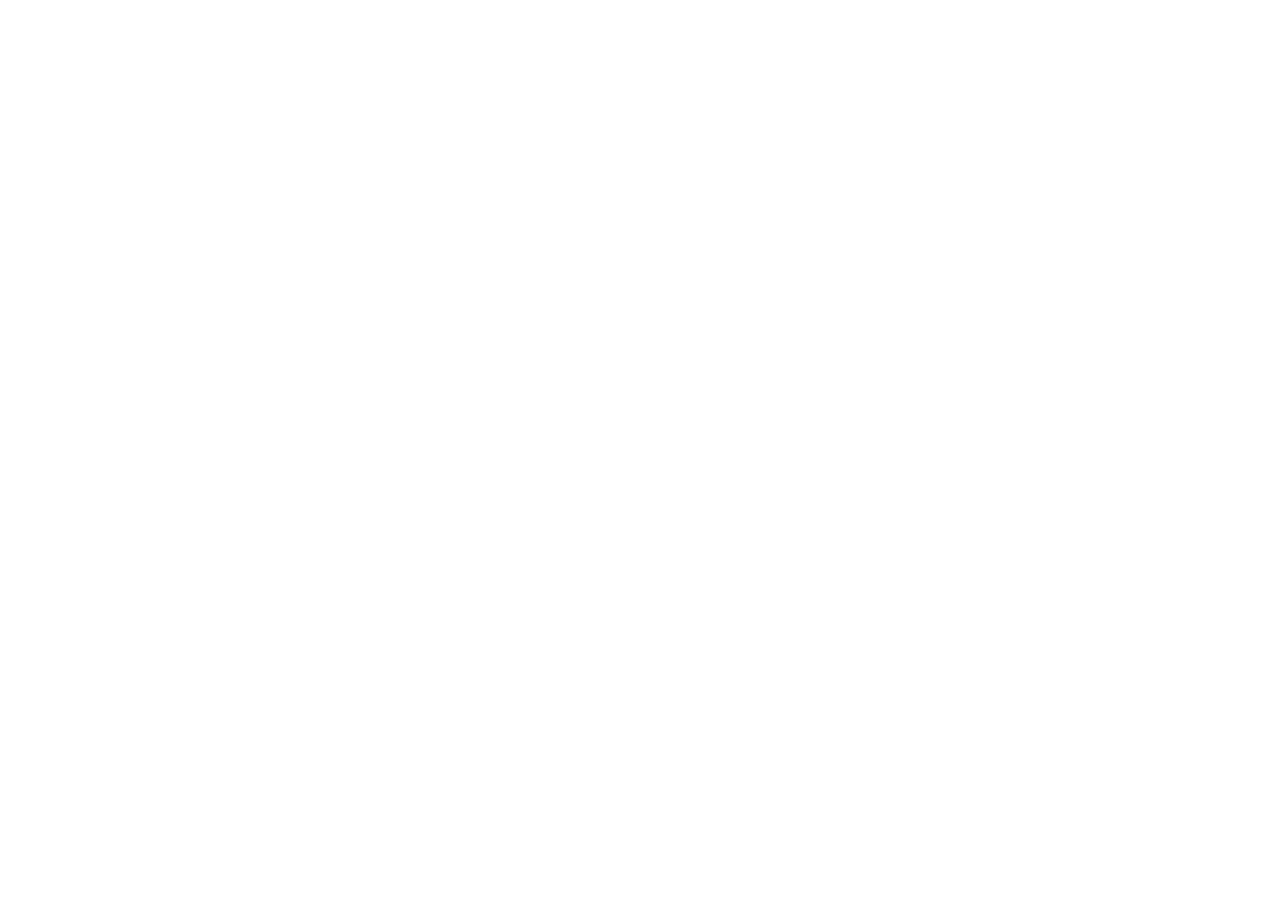
==== commit 71b8ae4f: "Fix asset paths for GitHub Pages subpath deployment" ====
--- a/index.html
+++ b/index.html
@@ -3,10 +3,21 @@
   <head>
     <meta charset="UTF-8" />
     <meta name="viewport" content="width=device-width, initial-scale=1.0, maximum-scale=1" />
+    <base href="/etn-equity-research-model/" />
     <title>ETN | Bloomberg-Style Research Dashboard</title>
-    <link rel="icon" type="image/png" href="/favicon.png" />
+    <link rel="icon" type="image/png" href="./favicon.png" />
     <script type="module" crossorigin src="./assets/index-DfVxvT7N.js"></script>
     <link rel="stylesheet" crossorigin href="./assets/index-DOb3NOQ2.css">
+    <script>
+      // GitHub Pages SPA routing fix - handles 404.html redirect
+      (function() {
+        var redirect = sessionStorage.redirect;
+        delete sessionStorage.redirect;
+        if (redirect && redirect !== location.href) {
+          history.replaceState(null, null, redirect);
+        }
+      })();
+    </script>
   </head>
   <body>
     <div id="root"></div>
